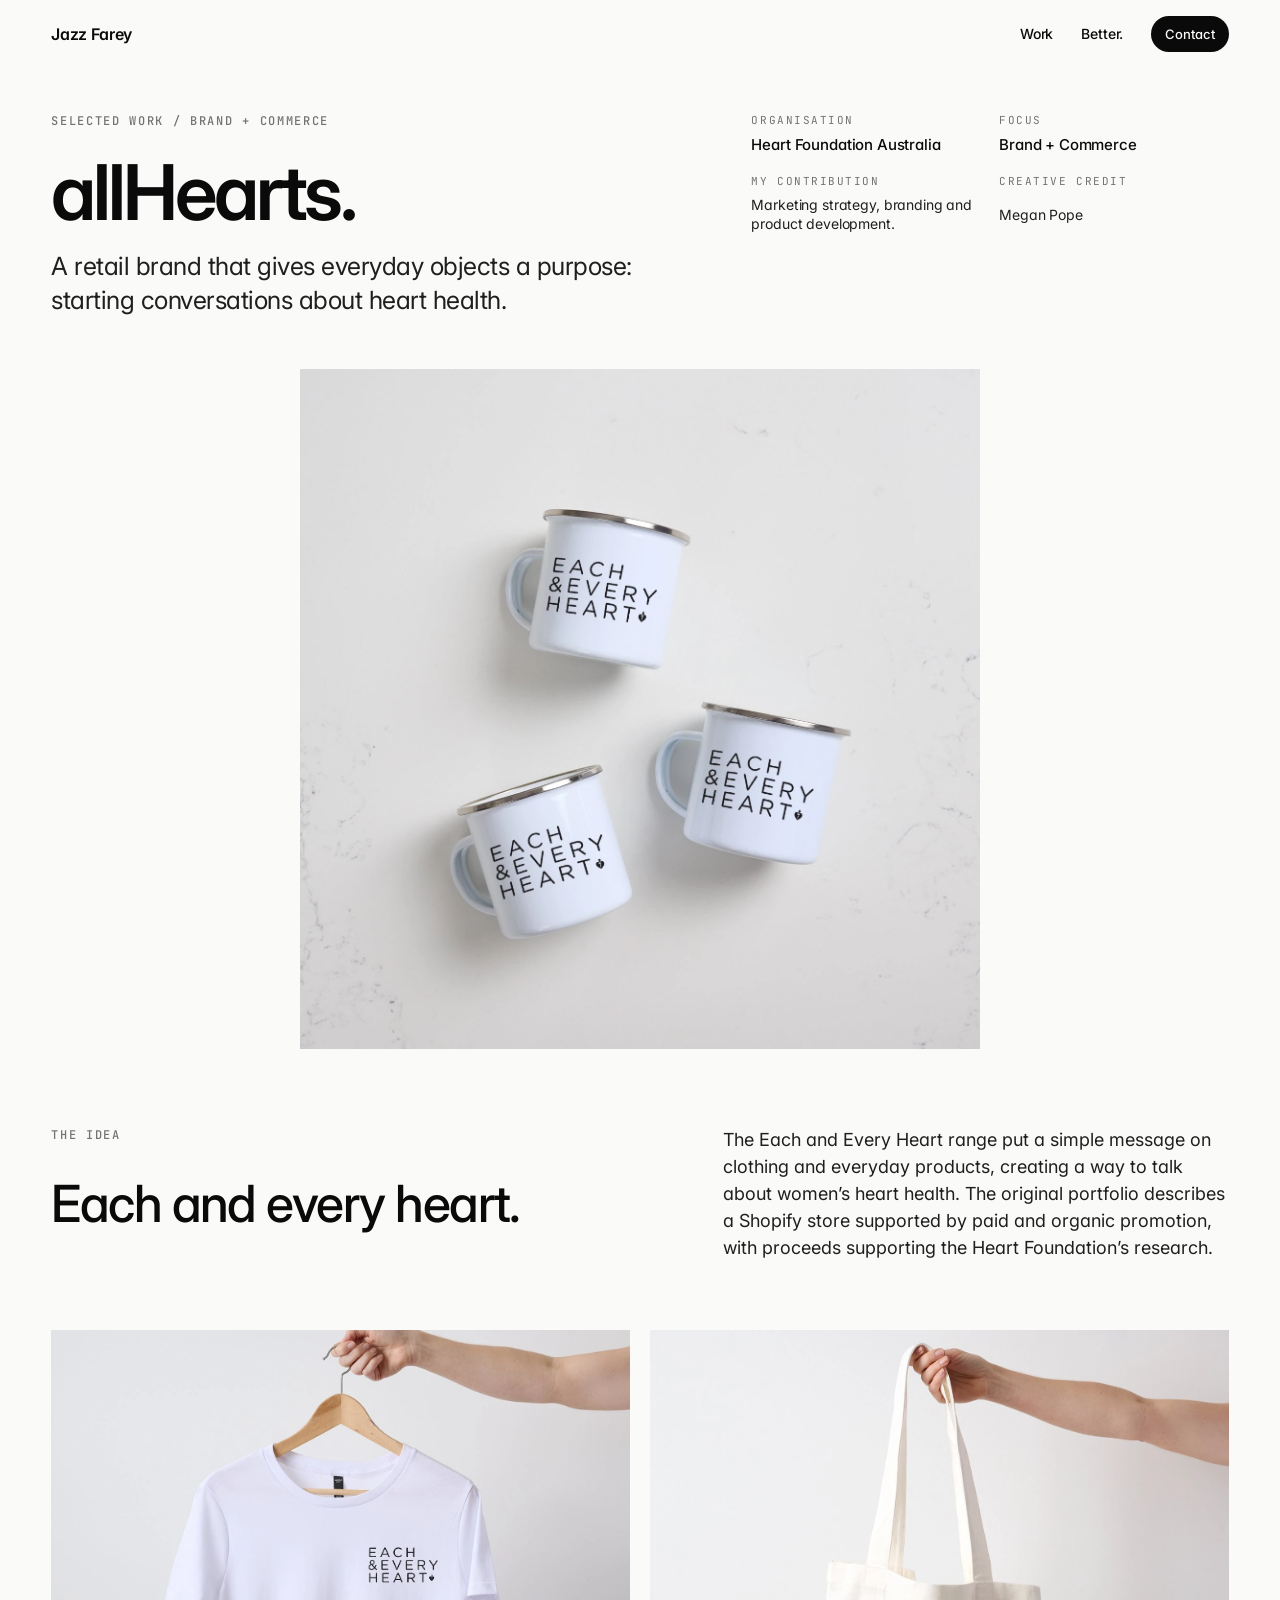
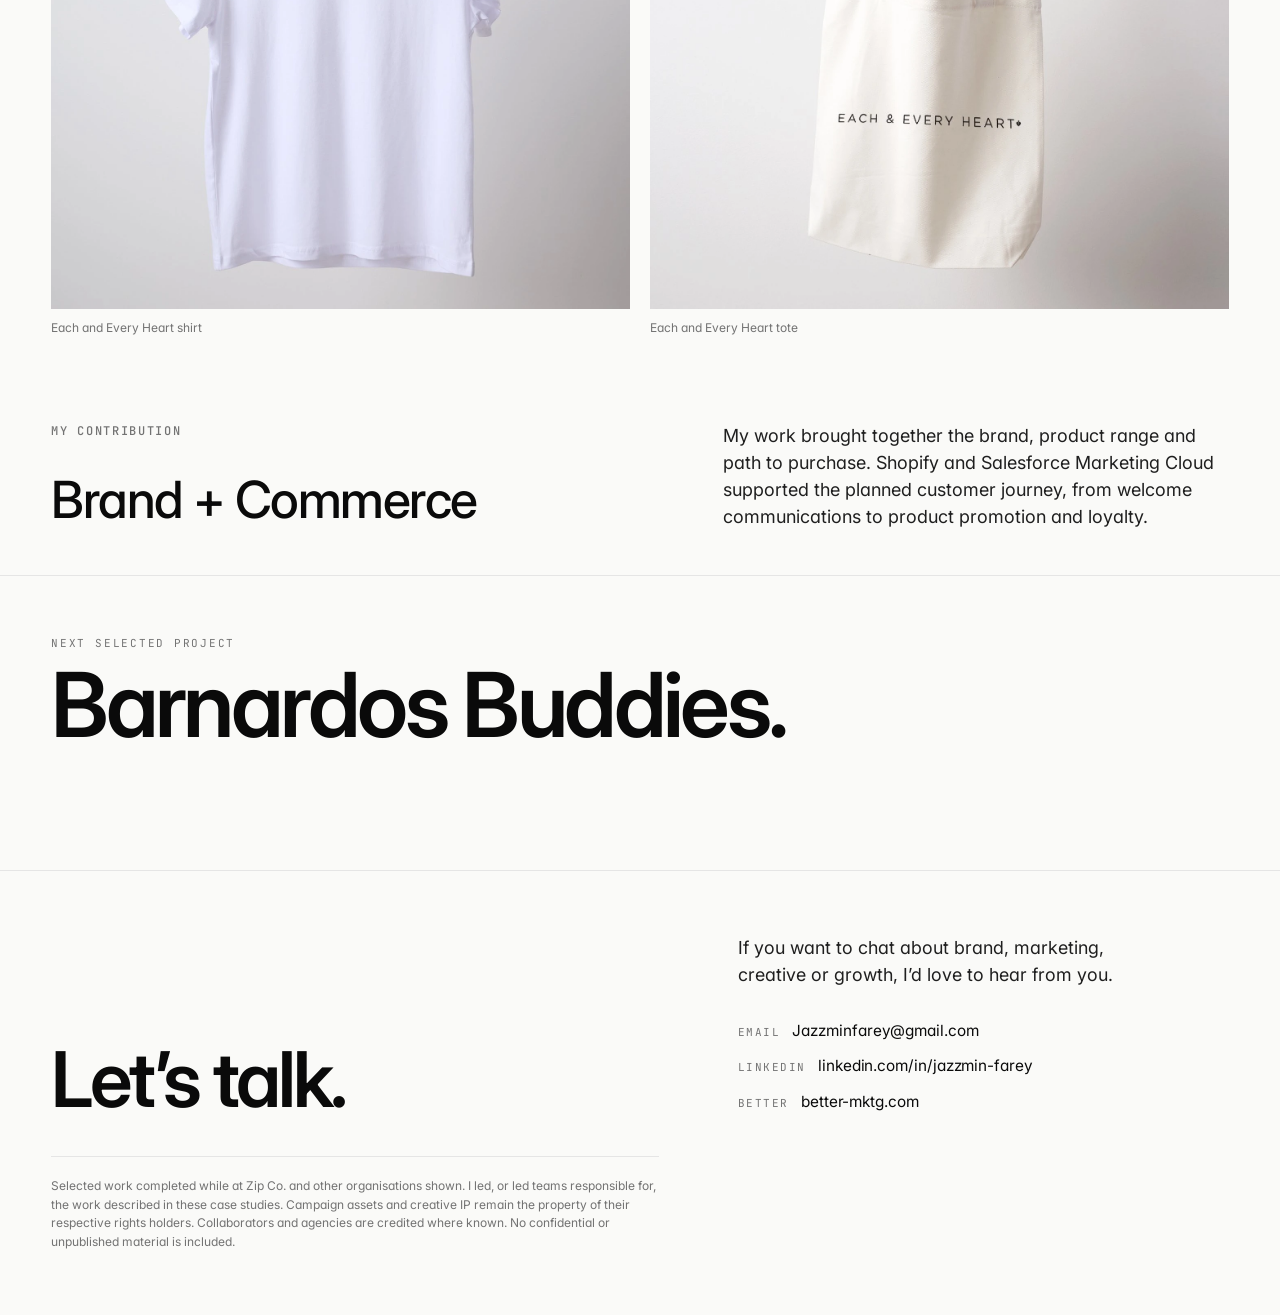
==== allhearts.html @ 196f9ffb "Replace homepage reel with compact work selection and add four earlier case studies" ====
<!DOCTYPE html>

<html lang="en">
<head>
<meta charset="utf-8"/>
<meta content="width=device-width, initial-scale=1" name="viewport"/>
<title>allHearts · Jazz Farey</title>
<meta name="description" content="A retail brand that gives everyday objects a purpose: starting conversations about heart health."/>
<meta content="#FAFAF8" name="theme-color"/>
<meta content="website" property="og:type"/>
<meta content="allHearts · Jazz Farey" property="og:title"/>
<meta name="description" content="A retail brand that gives everyday objects a purpose: starting conversations about heart health."/>
<meta content="https://jazzminfarey.github.io/selected/Assets/social-preview.png" property="og:image"/>
<meta content="https://jazzminfarey.github.io/selected/allhearts.html" property="og:url"/>
<link href="https://jazzminfarey.github.io/selected/allhearts.html" rel="canonical"/>
<meta content="summary_large_image" name="twitter:card"/>
<meta content="allHearts · Jazz Farey" name="twitter:title"/>
<meta name="description" content="A retail brand that gives everyday objects a purpose: starting conversations about heart health."/>
<meta content="https://jazzminfarey.github.io/selected/Assets/social-preview.png" name="twitter:image"/>
<link href="data:image/svg+xml,%3Csvg xmlns='http://www.w3.org/2000/svg' viewBox='0 0 100 100'%3E%3Ccircle cx='50' cy='50' r='40' fill='%230A0A0A'/%3E%3C/svg%3E" rel="icon" type="image/svg+xml"/>
<link href="https://fonts.googleapis.com" rel="preconnect"/>
<link crossorigin="" href="https://fonts.gstatic.com" rel="preconnect"/>
<link href="styles/main.css" rel="stylesheet"/>
<link href="styles/campaigns.css" rel="stylesheet"/></head>
<body>
<a class="skip-link" href="#main">Skip to content</a>
<header class="nav" role="banner">
<div class="nav-inner">
<a class="brand" href="index.html">Jazz Farey</a>
<nav aria-label="Primary" class="nav-links">
<a href="index.html#work">Work</a>
<a href="index.html#building">Better.</a>
<a class="nav-cta" href="index.html#contact">Contact</a>
</nav>
</div>
</header>
<main id="main"><section class="wrap project-head"><div><p class="t-mono mb-md">Selected work / Brand + Commerce</p><h1 class="project-title">allHearts.</h1><p class="project-lead">A retail brand that gives everyday objects a purpose: starting conversations about heart health.</p></div><aside class="project-meta"><div class="row"><span class="label">Organisation</span><span class="v">Heart Foundation Australia</span></div><div class="row"><span class="label">Focus</span><span class="v">Brand + Commerce</span></div><div class="row"><span class="label">My contribution</span><span class="v small">Marketing strategy, branding and product development.</span></div><div class="row"><span class="label">Creative credit</span><span class="v small">Megan Pope</span></div></aside></section><section class="wrap campaign-hero earlier-hero" id="campaign-hero"><img src="Assets/earlier/allheartsecommerce-1.webp" alt="allHearts. Campaign creative" fetchpriority="high"/></section><section class="wrap proj-block"><div class="proj-split"><div><p class="t-mono label">The idea</p><h2 class="h-mid">Each and every heart.</h2></div><p class="t-body-lg">The Each and Every Heart range put a simple message on clothing and everyday products, creating a way to talk about women’s heart health. The original portfolio describes a Shopify store supported by paid and organic promotion, with proceeds supporting the Heart Foundation’s research.</p></div></section><section class="wrap case-gallery" id="campaign-gallery"><figure class=""><img src="Assets/earlier/allheartsecommerce-0.webp" alt="Each and Every Heart shirt" loading="lazy"/><figcaption>Each and Every Heart shirt</figcaption></figure><figure class=""><img src="Assets/earlier/allheartsecommerce-2.webp" alt="Each and Every Heart tote" loading="lazy"/><figcaption>Each and Every Heart tote</figcaption></figure></section><section class="wrap proj-block"><div class="proj-split"><div><p class="t-mono label">My contribution</p><h2 class="h-mid">Brand + Commerce</h2></div><p class="t-body-lg">My work brought together the brand, product range and path to purchase. Shopify and Salesforce Marketing Cloud supported the planned customer journey, from welcome communications to product promotion and loyalty.</p></div></section><section class="wrap next"><a href="barnardos-buddies.html"><div class="label">Next selected project</div><div class="title">Barnardos Buddies.</div></a></section></main><!-- CONTACT -->
<section class="contact wrap">
<div class="contact-grid reveal">
<h2 class="contact-heading">Let’s talk.</h2>
<div>
<p class="contact-body">If you want to chat about brand, marketing, creative or growth, I’d love to hear from you.</p>
<ul class="contact-links">
<li><span class="label">Email</span><a href="mailto:Jazzminfarey@gmail.com">Jazzminfarey@gmail.com</a></li>
<li><span class="label">LinkedIn</span><a href="https://www.linkedin.com/in/jazzmin-farey/" rel="noopener" target="_blank">linkedin.com/in/jazzmin-farey</a></li>
<li><span class="label">Better</span><a href="https://better-mktg.com" rel="noopener" target="_blank">better-mktg.com</a></li>
</ul>
</div>
</div>
<p class="contact-disclaimer">Selected work completed while at Zip Co. and other organisations shown. I led, or led teams responsible for, the work described in these case studies. Campaign assets and creative IP remain the property of their respective rights holders. Collaborators and agencies are credited where known. No confidential or unpublished material is included.</p>
</section>
<script defer="" src="scripts/main.js"></script>
</body>
</html>
---- styles/main.css ----
/* =========================================================
   JAZZ — SELECTED BRAND & CREATIVE WORK
   Style: Swiss Modernism 2.0 (B&W, asymmetric, mathematical)
   ========================================================= */

@import url('https://fonts.googleapis.com/css2?family=Inter:wght@300;400;500;600;700;800;900&family=Instrument+Serif:ital@0;1&family=JetBrains+Mono:wght@400;500&display=swap');

/* ----- TOKENS ----- */
:root {
  /* color — pure B&W system */
  --paper:        #FAFAF8;
  --ink:          #0A0A0A;
  --ink-soft:     #1F1F1F;
  --muted:        #737373;
  --muted-soft:   #A3A3A3;
  --hairline:     #0A0A0A;
  --divider:      #E5E5E5;
  --surface:      #F5F5F3;

  /* type */
  --sans: 'Inter', ui-sans-serif, system-ui, sans-serif;
  --serif: 'Instrument Serif', 'Times New Roman', serif;
  --mono: 'JetBrains Mono', ui-monospace, monospace;

  /* sizing — mathematical 8px base */
  --max:    1440px;
  --gutter: clamp(20px, 4vw, 56px);
  --section: clamp(56px, 8vw, 120px);
  --section-tight: clamp(36px, 5vw, 80px);

  /* type scale */
  --t-hero:  clamp(60px, 10vw, 176px);
  --t-h1:    clamp(44px, 6.5vw, 112px);
  --t-h2:    clamp(28px, 3.6vw, 56px);
  --t-h3:    clamp(20px, 1.8vw, 28px);
  --t-lead:  clamp(18px, 1.4vw, 22px);
  --t-body:  16px;
  --t-cap:   12px;

  /* motion */
  --ease: cubic-bezier(0.22, 1, 0.36, 1);
  --t-fast: 180ms;
  --t-med: 280ms;
}

/* ----- RESET ----- */
*, *::before, *::after { box-sizing: border-box; }
* { margin: 0; }
html { -webkit-text-size-adjust: 100%; scroll-behavior: smooth; }
@media (prefers-reduced-motion: reduce) { html { scroll-behavior: auto; } }
body {
  font-family: var(--sans);
  font-size: var(--t-body);
  line-height: 1.55;
  color: var(--ink);
  background: var(--paper);
  -webkit-font-smoothing: antialiased;
  text-rendering: optimizeLegibility;
  font-feature-settings: "ss01", "cv11";
  animation: pageFadeIn 380ms var(--ease) both;
}
@keyframes pageFadeIn {
  from { opacity: 0; transform: translateY(4px); }
  to   { opacity: 1; transform: none; }
}
/* Outbound page transition — applied by JS on internal nav clicks */
body.is-leaving { animation: pageFadeOut 220ms var(--ease) forwards; }
@keyframes pageFadeOut {
  from { opacity: 1; transform: translateY(0); }
  to   { opacity: 0; transform: translateY(-4px); }
}
/* Cross-document View Transitions for browsers that support it (Chrome/Edge).
   Browsers without support fall back to the JS-triggered .is-leaving class. */
@view-transition { navigation: auto; }
@media (prefers-reduced-motion: reduce) {
  body, body.is-leaving { animation: none; }
}

/* Skip to main — keyboard-only, slides into view on focus */
.skip-link {
  position: fixed;
  top: 8px;
  left: 8px;
  z-index: 200;
  background: var(--ink);
  color: var(--paper);
  padding: 10px 14px;
  font-family: var(--mono);
  font-size: 11px;
  letter-spacing: 0.14em;
  text-transform: uppercase;
  border-radius: 6px;
  transform: translateY(-150%);
  transition: transform var(--t-fast) var(--ease);
}
.skip-link:focus-visible { transform: translateY(0); outline: 0; }
img, video, picture { display: block; max-width: 100%; height: auto; }
a { color: inherit; text-decoration: none; }
button { font: inherit; color: inherit; background: none; border: 0; cursor: pointer; }
::selection { background: var(--ink); color: var(--paper); }

/* ----- LAYOUT ----- */
.wrap { max-width: var(--max); margin: 0 auto; padding-inline: var(--gutter); }
.section { padding-block: var(--section); }
.section-sm { padding-block: var(--section-tight); }

.grid12 { display: grid; grid-template-columns: repeat(12, 1fr); gap: clamp(16px, 2vw, 32px); }
@media (max-width: 760px) { .grid12 { grid-template-columns: repeat(6, 1fr); } }

/* ----- TYPE ----- */
.t-hero {
  font-size: var(--t-hero);
  line-height: 0.86;
  letter-spacing: -0.045em;
  font-weight: 600;
  color: var(--ink);
}
.t-h1 {
  font-size: var(--t-h1);
  line-height: 0.9;
  letter-spacing: -0.04em;
  font-weight: 600;
}
.t-h2 {
  font-size: var(--t-h2);
  line-height: 1;
  letter-spacing: -0.03em;
  font-weight: 600;
}
.t-h3 {
  font-size: var(--t-h3);
  line-height: 1.2;
  letter-spacing: -0.02em;
  font-weight: 600;
}
.t-lead {
  font-size: var(--t-lead);
  line-height: 1.45;
  letter-spacing: -0.01em;
  font-weight: 400;
  color: var(--ink-soft);
  max-width: 32ch;
}
.t-body { font-size: var(--t-body); line-height: 1.55; color: var(--ink-soft); }
.t-body-lg { font-size: 18px; line-height: 1.5; color: var(--ink-soft); max-width: 56ch; }
.t-mono {
  font-family: var(--mono);
  font-size: var(--t-cap);
  text-transform: uppercase;
  letter-spacing: 0.14em;
  font-weight: 500;
  color: var(--muted);
}

/* italic class — used sparingly for actual emphasis */
em.serif, .t-italic {
  font-family: var(--serif);
  font-style: italic;
  font-weight: 400;
  letter-spacing: -0.005em;
  color: inherit;
}

.muted { color: var(--muted); }
.ink   { color: var(--ink); }

/* ----- TOP NAV ----- */
.nav {
  position: fixed; top: 0; left: 0; right: 0;
  z-index: 100;
  padding-block: 16px;
  background: color-mix(in oklab, var(--paper) 88%, transparent);
  backdrop-filter: saturate(140%) blur(8px);
  -webkit-backdrop-filter: saturate(140%) blur(8px);
  border-bottom: 1px solid transparent;
  transition: border-color var(--t-fast) var(--ease);
}
.nav.is-scrolled { border-bottom-color: var(--divider); }
.nav-inner {
  display: flex; align-items: center; justify-content: space-between;
  max-width: var(--max);
  margin: 0 auto;
  padding-inline: var(--gutter);
}
.brand {
  font-family: var(--sans);
  font-weight: 600;
  font-size: 16px;
  letter-spacing: -0.02em;
}
.nav-links { display: flex; gap: 28px; align-items: center; }
.nav-links a {
  font-size: 14px;
  font-weight: 500;
  letter-spacing: -0.01em;
  position: relative;
  padding-block: 4px;
  color: var(--ink);
}
.nav-links a::after {
  content: ""; position: absolute; left: 0; right: 0; bottom: 0;
  height: 1px; background: var(--ink);
  transform: scaleX(0); transform-origin: left;
  transition: transform var(--t-fast) var(--ease);
}
.nav-links a:hover::after,
.nav-links a[aria-current="page"]::after { transform: scaleX(1); }
.nav-links .nav-cta {
  font-family: var(--sans);
  font-size: 13px;
  font-weight: 500;
  letter-spacing: -0.005em;
  text-transform: none;
  background: var(--ink);
  color: var(--paper);
  border: 0;
  padding: 8px 14px;
  border-radius: 999px;
  transition: background var(--t-fast) var(--ease), transform var(--t-fast) var(--ease);
}
.nav-cta:hover { background: var(--ink-soft); transform: translateY(-1px); }
.nav-cta::after { display: none; }

@media (max-width: 760px) {
  .nav { padding-block: 12px; }
  .nav-inner { padding-inline: 16px; }
  .brand { font-size: 14px; }
  .nav-links {
    gap: 12px 14px;
    flex-wrap: wrap;
    justify-content: flex-end;
  }
  .nav-links a:not(.nav-cta) {
    font-size: 12px;
    padding-block: 2px;
  }
  .nav-cta { padding: 6px 12px; font-size: 12px; }
}

/* ----- HOMEPAGE HERO — centered, identity-led ----- */
.hero-centered {
  position: relative;
  min-height: 82vh;
  display: flex;
  flex-direction: column;
  align-items: center;
  padding-inline: var(--gutter);
  padding-top: clamp(120px, 18vh, 180px);
  padding-bottom: clamp(28px, 4vw, 48px);
  text-align: center;
  max-width: var(--max);
  margin: 0 auto;
}
.hero-scroll-cue {
  /* Sits naturally at the bottom of the hero column — never overlaps copy. */
  margin-top: clamp(40px, 6vw, 72px);
  font-family: var(--mono);
  font-size: 10px;
  letter-spacing: 0.2em;
  text-transform: uppercase;
  color: var(--muted);
  display: flex;
  flex-direction: column;
  align-items: center;
  gap: 8px;
  text-decoration: none;
  cursor: pointer;
  padding: 8px 12px;
  transition: color var(--t-fast) var(--ease);
}
.hero-scroll-cue:hover { color: var(--ink); }
.hero-scroll-cue::after {
  content: "";
  width: 1px;
  height: 26px;
  background: var(--ink);
  opacity: 0.35;
  animation: scroll-pulse 1.8s ease-in-out infinite;
  transform-origin: top;
}
.hero-scroll-cue:hover::after { animation-duration: 1.2s; opacity: 0.55; }
@keyframes scroll-pulse {
  0%, 100% { transform: scaleY(0.35); opacity: 0.2; }
  50% { transform: scaleY(1); opacity: 0.5; }
}
@media (prefers-reduced-motion: reduce) {
  .hero-scroll-cue::after { animation: none; transform: scaleY(0.6); }
}
.hero-name-block {
  flex: 1;
  width: 100%;
  display: flex;
  flex-direction: column;
  align-items: center;
  justify-content: center;
}
.hero-dot {
  width: 8px; height: 8px;
  background: var(--ink);
  border-radius: 999px;
  margin-bottom: clamp(20px, 3vw, 32px);
  animation: dot-breathe 3.4s ease-in-out infinite;
}
@keyframes dot-breathe {
  0%, 100% { transform: scale(1); opacity: 1; }
  50%      { transform: scale(1.45); opacity: 0.55; }
}
@media (prefers-reduced-motion: reduce) {
  .hero-dot { animation: none; }
}
.hero-name {
  font-size: clamp(56px, 16vw, 280px);
  line-height: 0.86;
  letter-spacing: -0.05em;
  font-weight: 600;
  color: var(--ink);
  width: 100%;
}
.hero-copy {
  width: 100%;
  max-width: 44ch;
  margin: clamp(28px, 5vw, 56px) auto 0;
  display: flex;
  flex-direction: column;
  gap: 0.55em;
}
.hero-copy p {
  font-size: clamp(17px, 1.4vw, 20px);
  line-height: 1.5;
  color: var(--ink-soft);
  font-weight: 400;
  letter-spacing: -0.005em;
}
.hero-copy em.serif {
  font-family: var(--serif);
  font-style: italic;
  font-weight: 400;
  letter-spacing: 0;
  color: var(--ink);
}

/* ----- WORK SHOWCASE (asymmetric, deliberate spans) ----- */
.section-head {
  display: flex;
  align-items: baseline;
  justify-content: space-between;
  gap: 24px;
  padding-bottom: 20px;
  border-bottom: 1px solid var(--divider);
  margin-bottom: clamp(28px, 3.5vw, 48px);
}
.section-head h2 {
  font-size: var(--t-h3);
  font-weight: 600;
  letter-spacing: -0.02em;
}

.showcase {
  display: grid;
  grid-template-columns: repeat(12, 1fr);
  gap: clamp(28px, 3.5vw, 56px) clamp(16px, 2vw, 32px);
}
.showcase .proj { grid-column: span 12; }
@media (min-width: 760px) {
  .showcase .proj.span-7 { grid-column: span 7; }
  .showcase .proj.span-5 { grid-column: span 5; }
}

.proj {
  display: block;
  text-decoration: none;
  color: inherit;
}
.proj-image {
  /* Standardised container: landscape 4/3 — keeps the showcase grid uniform
     and reads as deliberate editorial composition. Per-card escape hatches
     via --proj-aspect, --proj-fit, --proj-pos on the .proj element for cards
     whose source ratio would otherwise crop critical edge content. */
  display: block;
  width: 100%;
  overflow: hidden;
  position: relative;
  aspect-ratio: var(--proj-aspect, 4 / 3);
  background: var(--surface); /* LQIP / letterbox tone */
}
.proj-image img {
  display: block;
  width: 100%;
  height: 100%;
  object-fit: var(--proj-fit, cover);
  object-position: var(--proj-pos, center);
  transition: transform 600ms var(--ease), filter 600ms var(--ease);
}
.proj:hover .proj-image img,
.proj:focus-visible .proj-image img {
  transform: scale(1.04);
  filter: brightness(0.96);
}

/* typographic block when no image (used for Finding Winners) */
.proj-typo {
  width: 100%;
  height: 100%;
  background: var(--ink);
  color: var(--paper);
  padding: clamp(28px, 3vw, 56px);
  display: flex;
  flex-direction: column;
  justify-content: space-between;
  position: relative;
  overflow: hidden;
}
.proj-typo .bigword {
  font-size: clamp(40px, 7vw, 128px);
  line-height: 0.88;
  letter-spacing: -0.04em;
  font-weight: 600;
  color: var(--paper);
  transition: transform 600ms var(--ease);
}
.proj-typo .stat {
  font-family: var(--mono);
  font-size: 12px;
  letter-spacing: 0.14em;
  text-transform: uppercase;
  color: var(--muted-soft);
  transition: color 400ms var(--ease);
}
.proj:hover .proj-typo .bigword,
.proj:focus-visible .proj-typo .bigword { transform: translateY(-6px); }
.proj:hover .proj-typo .stat,
.proj:focus-visible .proj-typo .stat { color: var(--paper); }

.proj-foot {
  margin-top: clamp(14px, 1.4vw, 20px);
  display: flex;
  align-items: baseline;
  justify-content: space-between;
  gap: 16px;
}
.proj-foot .t {
  font-size: clamp(18px, 1.6vw, 24px);
  font-weight: 600;
  letter-spacing: -0.02em;
  line-height: 1.15;
  display: inline-flex;
  align-items: baseline;
  gap: 10px;
  transition: transform 320ms var(--ease);
}
.proj-foot .t::after {
  content: "\2192"; /* → */
  display: inline-block;
  font-weight: 400;
  opacity: 0;
  transform: translateX(-6px);
  transition: opacity 320ms var(--ease), transform 320ms var(--ease);
}
.proj:hover .proj-foot .t,
.proj:focus-visible .proj-foot .t { transform: translateX(2px); }
.proj:hover .proj-foot .t::after,
.proj:focus-visible .proj-foot .t::after { opacity: 1; transform: translateX(0); }
.proj-foot .meta { font-family: var(--mono); font-size: 11px; text-transform: uppercase; letter-spacing: 0.14em; color: var(--muted); }

/* ----- BELIEFS ----- */
.beliefs {
  border-top: 1px solid var(--divider);
  list-style: none;
  padding: 0;
}
.belief {
  display: grid;
  grid-template-columns: 64px 1fr;
  gap: clamp(16px, 3vw, 40px);
  padding: clamp(24px, 3vw, 40px) 0;
  border-bottom: 1px solid var(--divider);
  align-items: baseline;
}
.belief .n {
  font-family: var(--mono);
  font-size: 12px;
  letter-spacing: 0.14em;
  color: var(--muted);
  padding-top: 6px;
}
.belief p {
  font-size: clamp(22px, 3vw, 40px);
  line-height: 1.15;
  letter-spacing: -0.025em;
  font-weight: 500;
  color: var(--ink);
  max-width: 24ch;
}
.belief p em {
  font-family: var(--serif);
  font-style: italic;
  font-weight: 400;
}

/* ----- CALLOUT (Better.) ----- */
.callout {
  border-top: 1px solid var(--divider);
  border-bottom: 1px solid var(--divider);
  padding-block: clamp(48px, 7vw, 96px);
  display: grid;
  gap: clamp(24px, 4vw, 56px);
  grid-template-columns: 1fr;
  align-items: end;
}
@media (min-width: 900px) {
  .callout { grid-template-columns: 1.1fr 1fr; }
}
.callout h3 {
  font-size: clamp(48px, 7vw, 120px);
  letter-spacing: -0.045em;
  font-weight: 600;
  line-height: 0.88;
}
.callout p { font-size: clamp(17px, 1.4vw, 20px); line-height: 1.45; color: var(--ink-soft); max-width: 38ch; }

/* ----- CHIPS / CAPABILITIES ----- */
.chip-row { display: flex; flex-wrap: wrap; gap: 8px 10px; }
.chip {
  font-family: var(--mono);
  font-size: 12px;
  text-transform: uppercase;
  letter-spacing: 0.12em;
  padding: 8px 14px;
  border: 1px solid var(--ink);
  border-radius: 999px;
  background: transparent;
  transition: background var(--t-fast) var(--ease), color var(--t-fast) var(--ease);
}
.chip:hover { background: var(--ink); color: var(--paper); }

/* ----- CONTACT (replaces heavy footer grid) ----- */
.contact {
  border-top: 1px solid var(--divider);
  padding-block: clamp(40px, 5vw, 72px);
  margin-top: clamp(40px, 6vw, 64px);
}
.contact-grid {
  display: grid;
  grid-template-columns: 1fr;
  gap: clamp(28px, 4vw, 48px);
}
@media (min-width: 900px) {
  .contact-grid { grid-template-columns: minmax(0, 1.3fr) minmax(0, 1fr); align-items: end; }
}
.contact-heading {
  font-size: clamp(40px, 6vw, 88px);
  font-weight: 600;
  letter-spacing: -0.04em;
  line-height: 0.92;
  color: var(--ink);
}
.contact-heading em.serif {
  font-family: var(--serif);
  font-style: italic;
  font-weight: 400;
  letter-spacing: -0.01em;
}
.contact-body {
  font-size: clamp(16px, 1.4vw, 19px);
  line-height: 1.5;
  color: var(--ink-soft);
  max-width: 38ch;
  margin-bottom: clamp(20px, 2.5vw, 28px);
}
.contact-links {
  list-style: none;
  padding: 0;
  display: grid;
  gap: 8px;
}
.contact-links a {
  font-size: clamp(15px, 1.2vw, 17px);
  letter-spacing: -0.005em;
  color: var(--ink);
  display: inline-block;
  padding-block: 2px;
  position: relative;
}
.contact-links a::after {
  content: ""; position: absolute; left: 0; right: 0; bottom: 0;
  height: 1px; background: currentColor;
  transform: scaleX(0); transform-origin: left;
  transition: transform var(--t-fast) var(--ease);
}
.contact-links a:hover::after { transform: scaleX(1); }
.contact-links .label {
  font-family: var(--mono);
  font-size: 11px;
  text-transform: uppercase;
  letter-spacing: 0.14em;
  color: var(--muted);
  margin-right: 12px;
}
.contact-disclaimer {
  margin-top: clamp(28px, 4vw, 40px);
  padding-top: 20px;
  border-top: 1px solid var(--divider);
  font-size: 12px;
  line-height: 1.55;
  color: var(--muted);
  max-width: 76ch;
}
.contact-bottom {
  margin-top: 24px;
  display: flex; justify-content: space-between; gap: 16px; flex-wrap: wrap;
  font-family: var(--mono); font-size: 11px; text-transform: uppercase; letter-spacing: 0.14em;
  color: var(--muted);
}

/* ----- FOOTER (legacy - kept for any straggler pages) ----- */
.footer {
  border-top: 1px solid var(--divider);
  padding-block: clamp(56px, 8vw, 96px);
  margin-top: clamp(64px, 10vw, 128px);
}
.footer-big {
  font-size: clamp(48px, 9vw, 160px);
  font-weight: 600;
  letter-spacing: -0.045em;
  line-height: 0.86;
  margin-bottom: clamp(40px, 6vw, 72px);
}
.footer-big a {
  display: inline-block;
  position: relative;
}
.footer-big a::after {
  content: "";
  position: absolute;
  left: 0; right: 0; bottom: -4px;
  height: 2px;
  background: var(--ink);
  transform: scaleX(0); transform-origin: left;
  transition: transform 400ms var(--ease);
}
.footer-big a:hover::after { transform: scaleX(1); }
.footer-grid {
  display: grid;
  gap: 32px 24px;
  grid-template-columns: 1fr;
}
@media (min-width: 760px) { .footer-grid { grid-template-columns: repeat(4, 1fr); } }
.footer h4 {
  font-family: var(--mono); font-size: 11px; text-transform: uppercase; letter-spacing: 0.16em;
  color: var(--muted); margin-bottom: 12px; font-weight: 500;
}
.footer ul { list-style: none; padding: 0; }
.footer li { padding: 4px 0; }
.footer a { font-size: 15px; }
.footer a:hover { text-decoration: underline; text-underline-offset: 4px; }
.footer-disclaimer {
  margin-top: clamp(40px, 6vw, 64px);
  padding-top: 24px;
  border-top: 1px solid var(--divider);
  font-size: 12px;
  line-height: 1.55;
  color: var(--muted);
  max-width: 70ch;
}
.footer-bottom {
  margin-top: clamp(28px, 4vw, 40px);
  display: flex; justify-content: space-between; gap: 16px; flex-wrap: wrap;
  font-family: var(--mono); font-size: 11px; text-transform: uppercase; letter-spacing: 0.14em;
  color: var(--muted);
  padding-top: 24px;
  border-top: 1px solid var(--divider);
}

/* =========================================================
   PROJECT PAGE — universal 2-col head, no boxes
   ========================================================= */
.project-head {
  padding-top: clamp(96px, 12vh, 120px);
  padding-bottom: clamp(28px, 3.5vw, 48px);
  display: grid;
  grid-template-columns: 1fr;
  gap: clamp(28px, 4vw, 48px);
}
@media (min-width: 900px) {
  .project-head { grid-template-columns: minmax(0, 1.4fr) minmax(0, 1fr); align-items: start; }
}

.project-title {
  font-size: var(--t-h1);
  line-height: 0.92;
  letter-spacing: -0.04em;
  font-weight: 600;
  margin-bottom: clamp(24px, 3vw, 40px);
}
.project-lead {
  font-size: clamp(20px, 2vw, 28px);
  line-height: 1.35;
  letter-spacing: -0.02em;
  color: var(--ink-soft);
  max-width: 32ch;
  margin-bottom: clamp(32px, 5vw, 56px);
  font-weight: 400;
}

/* hooks within project head */
.hooks {
  list-style: none;
  padding: 0;
  border-top: 1px solid var(--divider);
}
.hooks li {
  padding: clamp(14px, 1.6vw, 22px) 0;
  border-bottom: 1px solid var(--divider);
  display: grid;
  grid-template-columns: 32px 1fr;
  gap: 16px;
  align-items: baseline;
}
.hooks .n {
  font-family: var(--mono);
  font-size: 11px;
  letter-spacing: 0.14em;
  color: var(--muted);
  padding-top: 4px;
}
.hooks p {
  font-size: clamp(20px, 2.4vw, 32px);
  line-height: 1.2;
  letter-spacing: -0.025em;
  font-weight: 500;
  color: var(--ink);
}

/* meta column (right) */
.project-meta {
  display: grid;
  gap: clamp(20px, 2.5vw, 32px);
  align-content: start;
}
@media (min-width: 900px) {
  .project-meta { position: sticky; top: 96px; }
}
.project-meta .row { display: grid; gap: 6px; }
.project-meta .label {
  font-family: var(--mono); font-size: 11px; text-transform: uppercase; letter-spacing: 0.14em;
  color: var(--muted);
}
.project-meta .v {
  font-size: 17px; line-height: 1.35; color: var(--ink); font-weight: 500; letter-spacing: -0.01em;
}
.project-meta .v.small { font-size: 15px; font-weight: 400; color: var(--ink-soft); }

/* full-bleed image / gallery */
.full-bleed {
  width: 100vw;
  margin-left: calc(50% - 50vw);
}
.full-bleed img { width: 100%; height: auto; display: block; }

.proj-gallery {
  display: grid;
  gap: clamp(8px, 1vw, 16px);
  grid-template-columns: repeat(12, 1fr);
}
.proj-gallery > * { grid-column: span 12; }
.proj-gallery .col-6 { grid-column: span 12; }
.proj-gallery .col-7 { grid-column: span 12; }
.proj-gallery .col-5 { grid-column: span 12; }
@media (min-width: 760px) {
  .proj-gallery .col-6 { grid-column: span 6; }
  .proj-gallery .col-7 { grid-column: span 7; }
  .proj-gallery .col-5 { grid-column: span 5; }
}
.proj-gallery img { width: 100%; height: auto; display: block; background: var(--surface); }

/* supporting content blocks (no boxes, just type + spacing) */
.proj-block {
  padding-block: clamp(28px, 3.5vw, 48px);
}
.proj-block .label { margin-bottom: clamp(20px, 2.5vw, 32px); }
.proj-block .h-mid {
  font-size: clamp(28px, 4vw, 56px);
  letter-spacing: -0.03em;
  line-height: 1.05;
  font-weight: 500;
  max-width: 24ch;
}
.proj-split {
  display: grid;
  grid-template-columns: 1fr;
  gap: clamp(32px, 5vw, 64px);
}
@media (min-width: 900px) {
  .proj-split { grid-template-columns: minmax(0, 1.2fr) minmax(0, 1fr); align-items: start; }
}

.bullets { list-style: none; padding: 0; display: grid; gap: 12px; }
.bullets li {
  font-size: clamp(18px, 1.6vw, 22px);
  line-height: 1.45;
  letter-spacing: -0.01em;
  color: var(--ink-soft);
  padding-left: 24px;
  position: relative;
}
.bullets li::before {
  content: "";
  position: absolute;
  left: 0; top: 0.65em;
  width: 12px; height: 1px;
  background: var(--ink);
}

/* =========================================================
   EMBEDS — responsive iframe wrappers (kept for FB embed
   on That's A Flex)
   ========================================================= */
.embed-9-16 {
  position: relative;
  width: 100%;
  max-width: 380px;
  aspect-ratio: 9 / 16;
  overflow: hidden;
  background: #f4f4f4;
  border: 1px solid var(--divider);
  border-radius: 14px;
}
.embed-9-16 iframe {
  position: absolute;
  inset: 0;
  width: 100%;
  height: 100%;
  border: 0;
  display: block;
}

/* =========================================================
   REELS FEED — vertical stack of iframe embeds, one per row
   ========================================================= */
.reels-feed {
  display: flex;
  flex-direction: column;
  align-items: center;
  gap: clamp(16px, 2.5vw, 28px);
}
.reel-item {
  display: flex;
  flex-direction: column;
  width: 100%;
  max-width: 460px;
  gap: 8px;
}
.reel-frame {
  position: relative;
  width: 100%;
  aspect-ratio: 9 / 16;
  overflow: hidden;
  background: #f4f4f4;
}
.reel-frame iframe {
  position: absolute;
  inset: 0;
  width: 100%;
  height: 100%;
  border: 0;
  display: block;
}

/* Poster fallback for reels whose embed iframe renders empty
   (e.g. older C-prefix Instagram reels that now require login).
   Behaves like a video tile: still frame + play indicator, click opens
   the reel on the source platform. */
.reel-poster {
  position: absolute;
  inset: 0;
  display: block;
  overflow: hidden;
  cursor: pointer;
  text-decoration: none;
}
.reel-poster img {
  width: 100%;
  height: 100%;
  object-fit: cover;
  display: block;
  transition: transform 600ms var(--ease), filter 600ms var(--ease);
}
.reel-poster:hover img,
.reel-poster:focus-visible img { transform: scale(1.04); filter: brightness(0.92); }
.reel-poster::before {
  content: "";
  position: absolute;
  inset: 50% auto auto 50%;
  width: 56px; height: 56px;
  margin: -28px 0 0 -28px;
  background: rgba(10,10,10,0.55);
  border-radius: 999px;
  -webkit-backdrop-filter: blur(6px);
  backdrop-filter: blur(6px);
  transition: background var(--t-fast) var(--ease), transform var(--t-fast) var(--ease);
}
.reel-poster::after {
  content: "";
  position: absolute;
  top: 50%; left: 50%;
  width: 0; height: 0;
  margin: -10px 0 0 -6px;
  border-style: solid;
  border-width: 10px 0 10px 16px;
  border-color: transparent transparent transparent #FAFAF8;
  transition: transform var(--t-fast) var(--ease);
}
.reel-poster:hover::before,
.reel-poster:focus-visible::before { background: rgba(10,10,10,0.75); transform: scale(1.06); }
.reel-cap {
  font-family: var(--mono);
  font-size: 11px;
  text-transform: uppercase;
  letter-spacing: 0.14em;
  color: var(--muted);
}
/* =========================================================
   MEDIA ROW — 3-up symmetric row (That's A Flex)
   Capped width keeps imagery sensible on wide desktops.
   ========================================================= */
.media-row {
  display: grid;
  grid-template-columns: 1fr;
  gap: clamp(20px, 2.5vw, 28px);
  max-width: 1100px;
  margin-inline: auto;
}
@media (min-width: 760px) {
  .media-row {
    grid-template-columns: repeat(3, 1fr);
    align-items: start;
  }
}
.media-item { display: block; width: 100%; }
.media-item img { width: 100%; height: auto; display: block; }

/* Video item inside .media-row — 9:16 iframe wrapper */
.media-item.is-video {
  position: relative;
  aspect-ratio: 9 / 16;
  overflow: hidden;
  background: #f4f4f4;
  border: 1px solid var(--divider);
  border-radius: 14px;
}
.media-item.is-video iframe {
  position: absolute;
  inset: 0;
  width: 100%;
  height: 100%;
  border: 0;
  display: block;
}


/* =========================================================
   NEXT PROJECT
   ========================================================= */
.next {
  padding-block: clamp(32px, 4vw, 56px);
  border-top: 1px solid var(--divider);
}
.next a {
  display: block;
  padding-block: 8px;
  transition: padding-left var(--t-med) var(--ease);
}
.next a:hover { padding-left: 12px; }
.next .label { font-family: var(--mono); font-size: 11px; text-transform: uppercase; letter-spacing: 0.16em; color: var(--muted); margin-bottom: 12px; }
.next .title { font-size: clamp(40px, 7vw, 112px); font-weight: 600; letter-spacing: -0.04em; line-height: 0.92; }

/* =========================================================
   CUTTING ROOM
   ========================================================= */
.cuts {
  display: grid;
  grid-template-columns: repeat(12, 1fr);
  gap: clamp(32px, 4vw, 56px) clamp(20px, 2.5vw, 32px);
}
.cut {
  grid-column: span 12;
  padding-top: 24px;
  border-top: 1px solid var(--ink);
  display: flex;
  flex-direction: column;
  gap: 12px;
  transition: padding-left var(--t-med) var(--ease);
}
.cut:hover { padding-left: 8px; }
.cut .tag {
  align-self: start;
  font-family: var(--mono); font-size: 11px; text-transform: uppercase; letter-spacing: 0.14em;
  color: var(--ink);
}
.cut h3 { font-size: clamp(24px, 2.6vw, 36px); letter-spacing: -0.025em; line-height: 1.1; font-weight: 600; }
.cut p { color: var(--ink-soft); font-size: 15px; line-height: 1.5; max-width: 38ch; }
.cut .num { margin-top: auto; font-family: var(--mono); font-size: 11px; letter-spacing: 0.14em; color: var(--muted); }
@media (min-width: 760px) {
  .cut { grid-column: span 6; }
}
@media (min-width: 1100px) {
  .cut { grid-column: span 4; }
}

/* =========================================================
   ABOUT
   ========================================================= */
.about-grid {
  display: grid;
  grid-template-columns: repeat(12, 1fr);
  gap: clamp(24px, 4vw, 56px);
}
.about-grid .left { grid-column: span 12; }
.about-grid .right { grid-column: span 12; }
@media (min-width: 900px) {
  .about-grid .left { grid-column: span 5; }
  .about-grid .right { grid-column: span 7; }
}
.about-grid p {
  font-size: clamp(20px, 2.2vw, 28px);
  line-height: 1.35;
  letter-spacing: -0.02em;
  color: var(--ink);
  max-width: 28ch;
  margin-bottom: 0.8em;
  font-weight: 400;
}

/* =========================================================
   REVEAL
   ========================================================= */
.reveal { opacity: 1; transform: none; transition: opacity 700ms var(--ease), transform 700ms var(--ease); }
.reveal.is-pending { opacity: 0; transform: translateY(20px); }
.reveal.is-in { opacity: 1; transform: none; }
.reveal[data-delay="1"] { transition-delay: 60ms; }
.reveal[data-delay="2"] { transition-delay: 140ms; }
.reveal[data-delay="3"] { transition-delay: 220ms; }
@media (prefers-reduced-motion: reduce) {
  .reveal { opacity: 1; transform: none; transition: none; }
}

/* =========================================================
   UTILITIES
   ========================================================= */
.divider { height: 1px; background: var(--divider); border: 0; margin-block: 0; }
.right { text-align: right; }
.flex { display: flex; }
.between { justify-content: space-between; }
.col { display: flex; flex-direction: column; }
.gap-sm { gap: 8px; }
.gap-md { gap: 16px; }
.gap-lg { gap: 32px; }
.mb-sm { margin-bottom: 12px; }
.mb-md { margin-bottom: 24px; }
.mb-lg { margin-bottom: 48px; }
.mt-md { margin-top: 24px; }
.mt-lg { margin-top: 48px; }

:focus-visible {
  outline: 2px solid var(--ink);
  outline-offset: 3px;
}

.u-link {
  position: relative;
  display: inline-block;
  padding-bottom: 2px;
}
.u-link::after {
  content: ""; position: absolute; left: 0; bottom: 0; right: 0;
  height: 1px; background: currentColor;
  transform: scaleX(0); transform-origin: left;
  transition: transform var(--t-fast) var(--ease);
}
.u-link:hover::after { transform: scaleX(1); }

/* Portfolio hierarchy and narrow-screen safeguards. */
.hero-copy { max-width: 58ch; }
.hero-copy .hero-positioning { font-weight: 500; color: var(--ink); }
.proj-foot { flex-wrap: wrap; }
.attribution { font-size: 13px; color: var(--muted); }
.media-source { margin-top: 20px; }
#work, #main { scroll-margin-top: 112px; }
@media (max-width: 760px) {
  .grid12 > * { grid-column: 1 / -1 !important; min-width: 0; }
  .nav-inner { flex-wrap: wrap; gap: 8px 20px; }
  .brand { flex-shrink: 0; }
  .nav-links { gap: 8px 14px; }
  .nav-links .nav-cta { padding: 6px 12px; font-size: 12px; }
  .contact-links li { display: flex; flex-wrap: wrap; }
  .contact-links a { overflow-wrap: anywhere; }
  .proj-typo { padding: 24px; }
  .proj-typo .bigword { font-size: clamp(40px, 10vw, 72px); }
  .proj-typo .stat { font-size: 10px; }
}
@media (max-width: 480px) {
  .nav-links { width: 100%; justify-content: space-between; gap: 6px; }
  .project-head { padding-top: 124px; }
}

/* Editorial covers use portfolio typography only; no campaign art. */
.proj-image:has(.case-tile) { container-type: inline-size; }
.case-tile { padding: clamp(24px, 5cqw, 48px); gap: 16px; }
.case-tile .t-mono { color: var(--muted-soft); }
.case-tile .bigword { font-size: clamp(36px, 12cqw, 100px); line-height: .96; }
.case-tile .stat { font-size: clamp(9px, 2cqw, 12px); letter-spacing: .08em; }
.case-tile-light { background: var(--surface); color: var(--ink); }
.case-tile-light .bigword { color: var(--ink); }
.case-tile-light .t-mono, .case-tile-light .stat { color: var(--muted); }
.proj:hover .case-tile-light .stat, .proj:focus-visible .case-tile-light .stat { color: var(--ink); }
---- styles/campaigns.css ----
/* Restore campaign media within the existing case-study structure. */
.campaign-hero { margin-block:32px 56px; }
.campaign-hero img { display:block; width:100%; max-width:900px; margin:auto; height:auto; }
.campaign-media { padding-block:32px 56px; }
.campaign-pair { display:grid; grid-template-columns:1fr 1fr; gap:24px; align-items:start; }
.campaign-pair img { display:block; width:100%; height:auto; }
.campaign-motion { margin-top:40px; }
.campaign-motion video { display:block; width:100%; height:auto; }
.campaign-motion figcaption { margin-top:12px; font-size:12px; color:var(--muted); }
.creator-gallery { display:grid; grid-template-columns:repeat(3,minmax(0,1fr)); gap:20px; align-items:start; }
.creator-gallery img { width:100%; height:auto; display:block; }
.creator-poster { display:block; width:100%; height:100%; object-fit:contain; }
.system-panel { margin-block:32px 56px; }
.system-panel .proj-typo { min-height:580px; gap:50px; }
.system-panel .bigword { font-size:clamp(64px,11vw,150px); }
@media(max-width:760px) {
 .campaign-pair,.creator-gallery { grid-template-columns:1fr; gap:24px; }
 .system-panel .proj-typo { min-height:450px; }
}

/* Original campaign compositions, presented at their native proportions. */
.money-hero-triptych { display:grid; grid-template-columns:repeat(3,minmax(0,1fr)); gap:0; }
.money-hero-triptych img { width:100%; height:auto; display:block; }
.money-product-grid { display:grid; grid-template-columns:repeat(2,minmax(0,1fr)); gap:20px; }
.money-product-grid img,.campaign-triple img,.flex-product-pair img { width:100%; height:auto; display:block; }
.campaign-triple { display:grid; grid-template-columns:repeat(3,minmax(0,1fr)); gap:20px; margin-top:32px; align-items:start; }
.money-motion { max-width:720px; margin:40px auto 0; }
.money-motion video,.flex-product-pair video { display:block; width:100%; height:auto; }
.money-motion figcaption,.flex-product-pair figcaption { font-size:12px; color:var(--muted); margin-top:12px; }
.flex-product-pair { display:grid; grid-template-columns:1fr 1fr; gap:24px; align-items:center; margin-top:40px; }
@media(max-width:760px) { .money-hero-triptych,.campaign-triple,.flex-product-pair { grid-template-columns:1fr; gap:20px; } .money-product-grid { gap:12px; } }

/* Original Money Your Way brand treatment and creative range. */
.money-brand-assets { display:grid; gap:16px; margin-top:24px; }
.money-brand-assets img { display:block; width:100%; height:auto; }

/* Editorial case rhythm across campaign and earlier work. */
.project-head{padding-top:112px;padding-bottom:24px;gap:32px}.project-title{font-size:clamp(44px,6vw,82px);line-height:.98;margin-bottom:20px}.project-lead{font-size:clamp(19px,2vw,25px);max-width:38ch;margin-bottom:12px}
.project-meta{position:static;grid-template-columns:1fr 1fr;gap:18px}.project-meta .attribution{grid-column:1/-1;font-size:12px}.project-meta .v{font-size:15px}.project-meta .v.small{font-size:14px}
.campaign-hero,.campaign-media{margin-block:16px 32px;padding-block:0}.campaign-motion{max-width:900px;margin:32px auto}.campaign-pair{max-width:960px;margin:auto}.campaign-pair img{max-height:620px;object-fit:contain}.money-brand-assets{max-width:900px;margin:24px auto}.money-brand-assets img:first-child{max-width:560px}
.system-panel .proj-typo{min-height:340px;gap:24px}.system-panel .bigword{font-size:clamp(54px,8vw,108px)}.system-panel{margin-block:16px 32px}
.case-gallery{display:grid;grid-template-columns:1fr 1fr;gap:20px;align-items:start;margin-block:24px 40px}.case-gallery figure{margin:0}.case-gallery img{display:block;width:100%;height:auto}.case-gallery .wide{grid-column:1/-1}.case-gallery figcaption{font-size:12px;color:var(--muted);margin-top:10px}.earlier-hero img{max-height:680px;object-fit:contain}
.case-results{border-top:1px solid var(--divider);padding-block:32px}.results-grid{display:grid;grid-template-columns:repeat(3,1fr);gap:24px}.results-grid strong{display:block;font-size:clamp(30px,4vw,52px);line-height:1.1;letter-spacing:-.04em;font-weight:500}.results-grid p{font-size:15px;margin-top:10px}.case-source{font-size:12px;color:var(--muted);margin-top:22px}
.measurement-grid{display:grid;grid-template-columns:repeat(3,1fr);gap:28px;margin-block:32px}.measurement-grid h3{font-size:20px;font-weight:500;margin-bottom:12px}.measurement-grid p{font-size:17px;line-height:1.5}.growth-reading{border-top:1px solid var(--divider)}
.motion-disclosure{margin:24px auto;max-width:900px}.motion-disclosure summary{cursor:pointer;font-size:15px;padding-block:14px;border-top:1px solid var(--divider)}.motion-disclosure img{display:block;width:100%;height:auto}
@media(max-width:759px){.project-head{padding-top:100px;gap:22px}.project-meta{gap:16px}.project-meta .v.small{font-size:13px}.money-hero-triptych{grid-template-columns:repeat(3,1fr);gap:4px}.campaign-triple{grid-template-columns:1fr 1fr;gap:12px}.campaign-triple img:last-child{grid-column:1/-1;max-width:70%;margin:auto}.campaign-pair{grid-template-columns:1fr 1fr;gap:12px}.campaign-pair img{max-height:none}.system-panel .proj-typo{min-height:300px}.case-gallery{gap:12px}.case-gallery .wide{grid-column:1/-1}.results-grid{grid-template-columns:1fr;gap:24px}.results-grid>div{display:grid;grid-template-columns:105px 1fr;gap:16px;align-items:center}.results-grid p{margin:0}.measurement-grid{grid-template-columns:1fr;gap:22px}.earlier-hero img{max-height:none}}
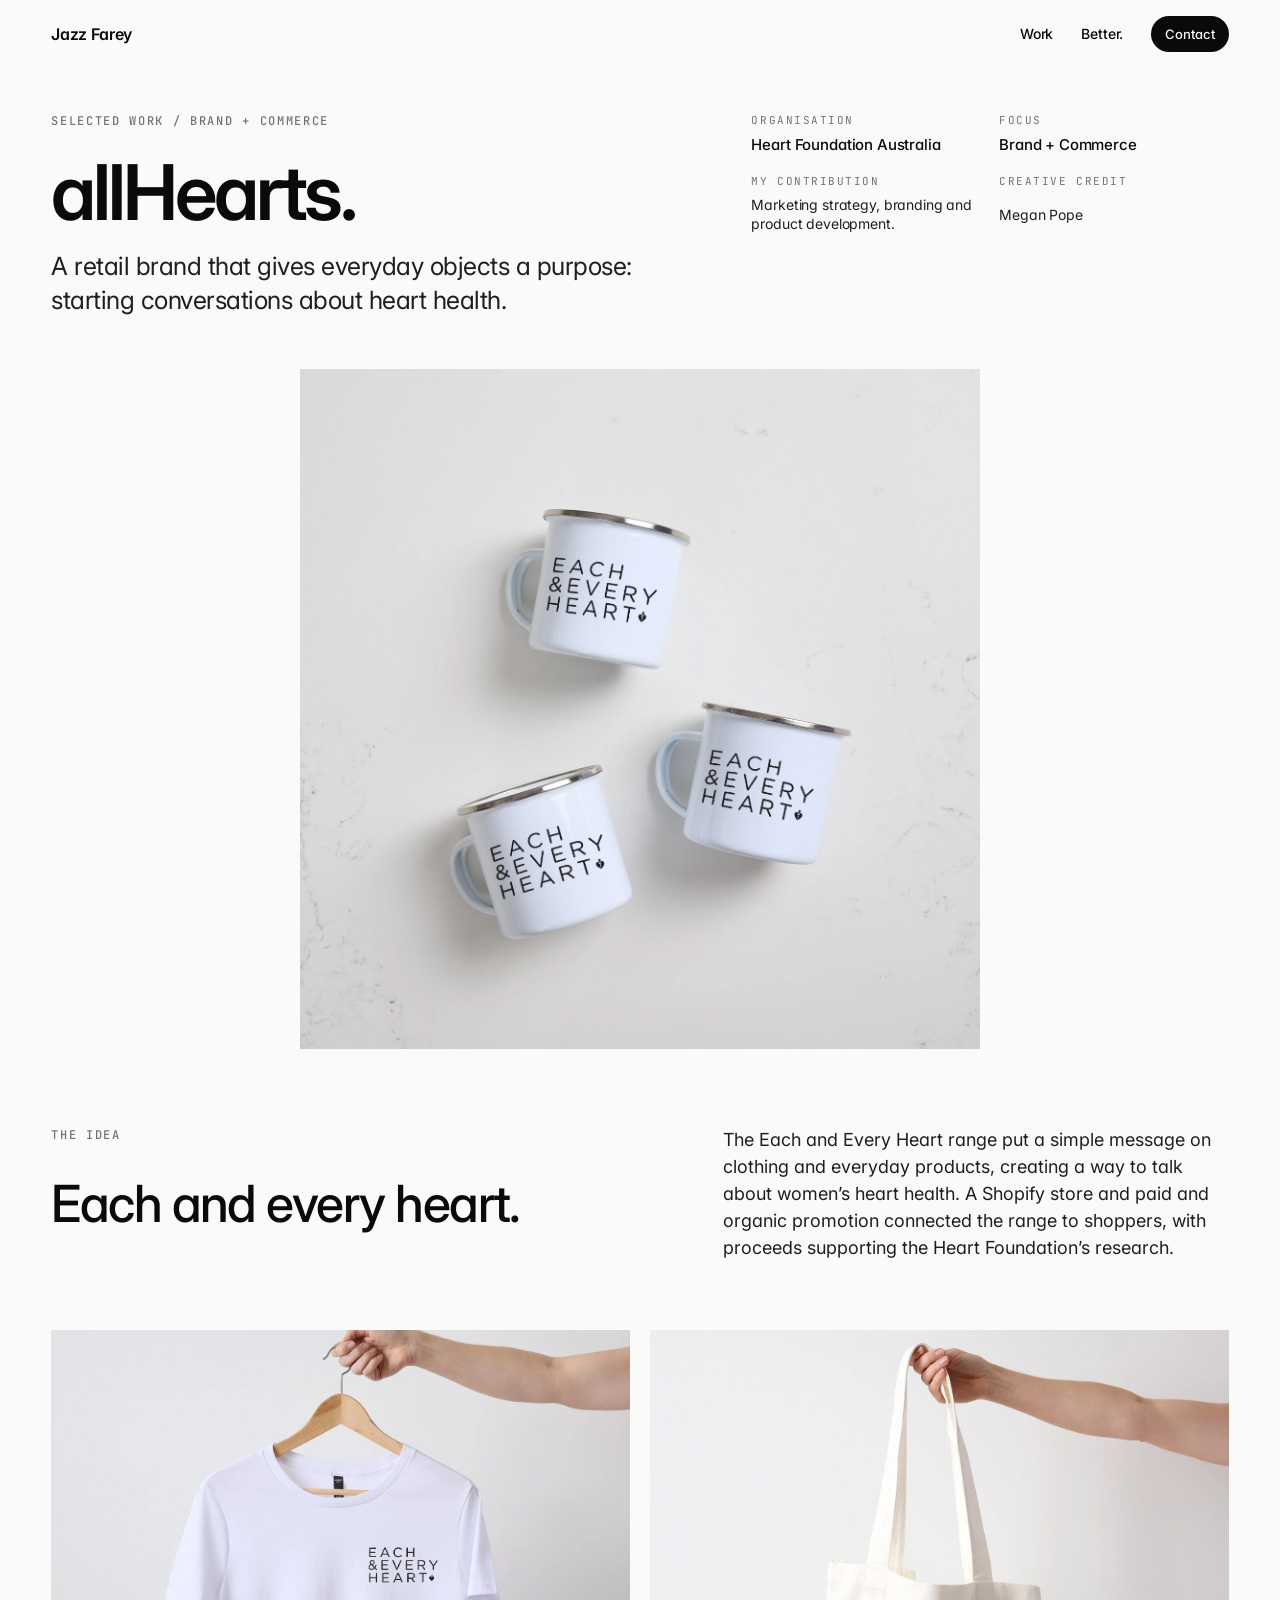
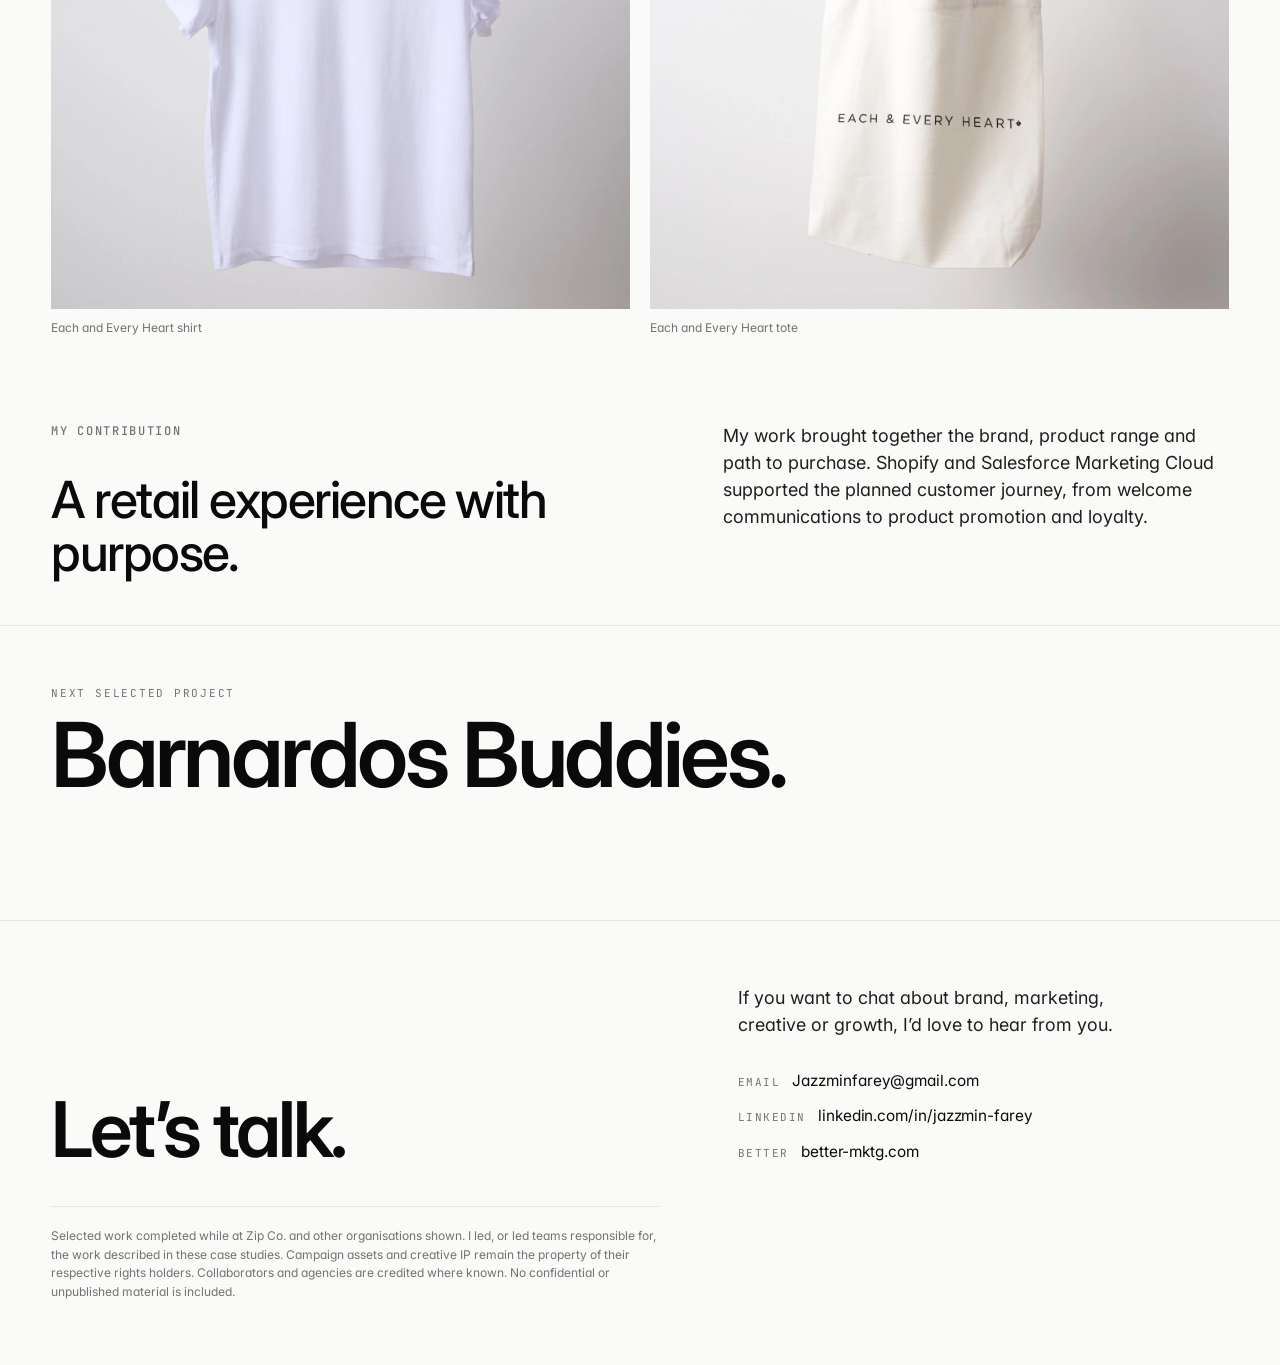
==== commit a9594d1e: "Stabilise image loading and refine earlier case copy" ====
--- a/allhearts.html
+++ b/allhearts.html
@@ -34,7 +34,7 @@
 </nav>
 </div>
 </header>
-<main id="main"><section class="wrap project-head"><div><p class="t-mono mb-md">Selected work / Brand + Commerce</p><h1 class="project-title">allHearts.</h1><p class="project-lead">A retail brand that gives everyday objects a purpose: starting conversations about heart health.</p></div><aside class="project-meta"><div class="row"><span class="label">Organisation</span><span class="v">Heart Foundation Australia</span></div><div class="row"><span class="label">Focus</span><span class="v">Brand + Commerce</span></div><div class="row"><span class="label">My contribution</span><span class="v small">Marketing strategy, branding and product development.</span></div><div class="row"><span class="label">Creative credit</span><span class="v small">Megan Pope</span></div></aside></section><section class="wrap campaign-hero earlier-hero" id="campaign-hero"><img src="Assets/earlier/allheartsecommerce-1.webp" alt="allHearts. Campaign creative" fetchpriority="high"/></section><section class="wrap proj-block"><div class="proj-split"><div><p class="t-mono label">The idea</p><h2 class="h-mid">Each and every heart.</h2></div><p class="t-body-lg">The Each and Every Heart range put a simple message on clothing and everyday products, creating a way to talk about women’s heart health. The original portfolio describes a Shopify store supported by paid and organic promotion, with proceeds supporting the Heart Foundation’s research.</p></div></section><section class="wrap case-gallery" id="campaign-gallery"><figure class=""><img src="Assets/earlier/allheartsecommerce-0.webp" alt="Each and Every Heart shirt" loading="lazy"/><figcaption>Each and Every Heart shirt</figcaption></figure><figure class=""><img src="Assets/earlier/allheartsecommerce-2.webp" alt="Each and Every Heart tote" loading="lazy"/><figcaption>Each and Every Heart tote</figcaption></figure></section><section class="wrap proj-block"><div class="proj-split"><div><p class="t-mono label">My contribution</p><h2 class="h-mid">Brand + Commerce</h2></div><p class="t-body-lg">My work brought together the brand, product range and path to purchase. Shopify and Salesforce Marketing Cloud supported the planned customer journey, from welcome communications to product promotion and loyalty.</p></div></section><section class="wrap next"><a href="barnardos-buddies.html"><div class="label">Next selected project</div><div class="title">Barnardos Buddies.</div></a></section></main><!-- CONTACT -->
+<main id="main"><section class="wrap project-head"><div><p class="t-mono mb-md">Selected work / Brand + Commerce</p><h1 class="project-title">allHearts.</h1><p class="project-lead">A retail brand that gives everyday objects a purpose: starting conversations about heart health.</p></div><aside class="project-meta"><div class="row"><span class="label">Organisation</span><span class="v">Heart Foundation Australia</span></div><div class="row"><span class="label">Focus</span><span class="v">Brand + Commerce</span></div><div class="row"><span class="label">My contribution</span><span class="v small">Marketing strategy, branding and product development.</span></div><div class="row"><span class="label">Creative credit</span><span class="v small">Megan Pope</span></div></aside></section><section class="wrap campaign-hero earlier-hero" id="campaign-hero"><img src="Assets/earlier/allheartsecommerce-1.webp" alt="allHearts. Campaign creative" fetchpriority="high" width="1417" height="1417"/></section><section class="wrap proj-block"><div class="proj-split"><div><p class="t-mono label">The idea</p><h2 class="h-mid">Each and every heart.</h2></div><p class="t-body-lg">The Each and Every Heart range put a simple message on clothing and everyday products, creating a way to talk about women’s heart health. A Shopify store and paid and organic promotion connected the range to shoppers, with proceeds supporting the Heart Foundation’s research.</p></div></section><section class="wrap case-gallery" id="campaign-gallery"><figure class=""><img src="Assets/earlier/allheartsecommerce-0.webp" alt="Each and Every Heart shirt" loading="lazy" width="1417" height="1417"/><figcaption>Each and Every Heart shirt</figcaption></figure><figure class=""><img src="Assets/earlier/allheartsecommerce-2.webp" alt="Each and Every Heart tote" loading="lazy" width="1417" height="1417"/><figcaption>Each and Every Heart tote</figcaption></figure></section><section class="wrap proj-block"><div class="proj-split"><div><p class="t-mono label">My contribution</p><h2 class="h-mid">A retail experience with purpose.</h2></div><p class="t-body-lg">My work brought together the brand, product range and path to purchase. Shopify and Salesforce Marketing Cloud supported the planned customer journey, from welcome communications to product promotion and loyalty.</p></div></section><section class="wrap next"><a href="barnardos-buddies.html"><div class="label">Next selected project</div><div class="title">Barnardos Buddies.</div></a></section></main><!-- CONTACT -->
 <section class="contact wrap">
 <div class="contact-grid reveal">
 <h2 class="contact-heading">Let’s talk.</h2>
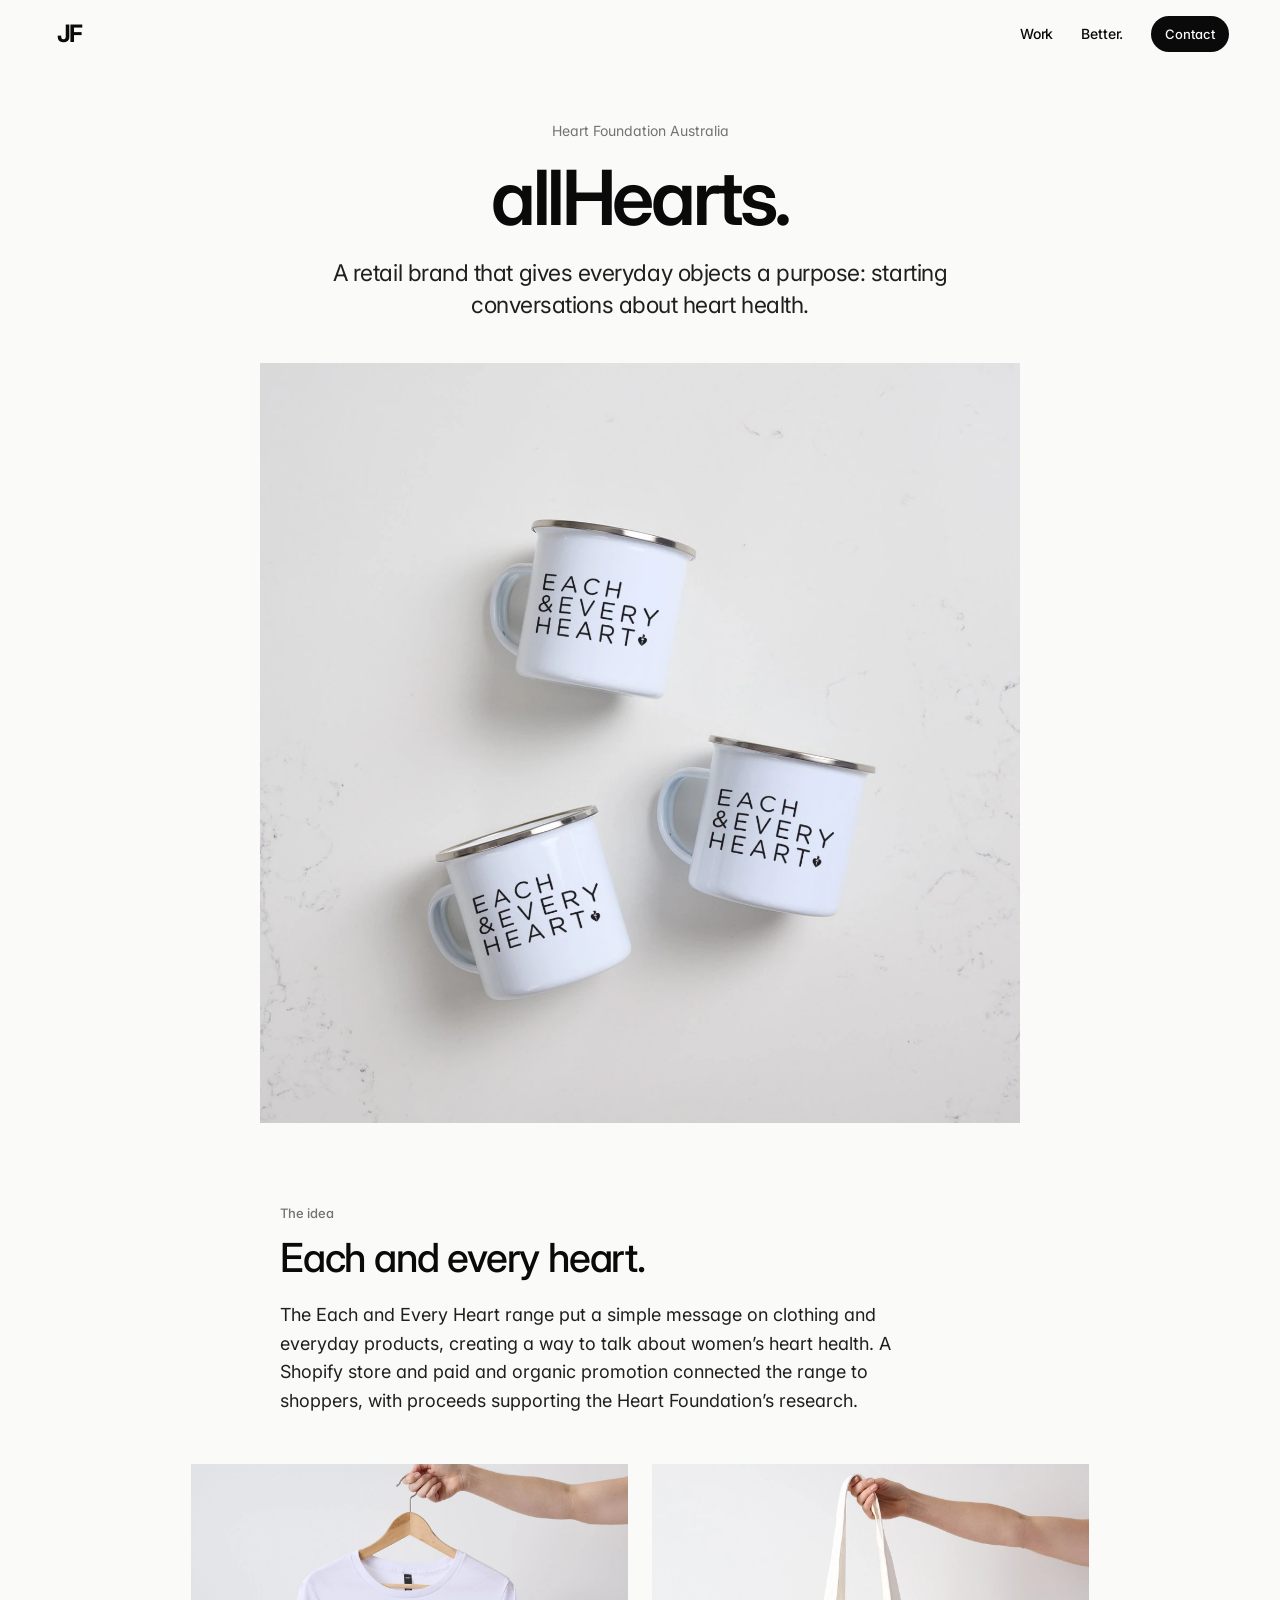
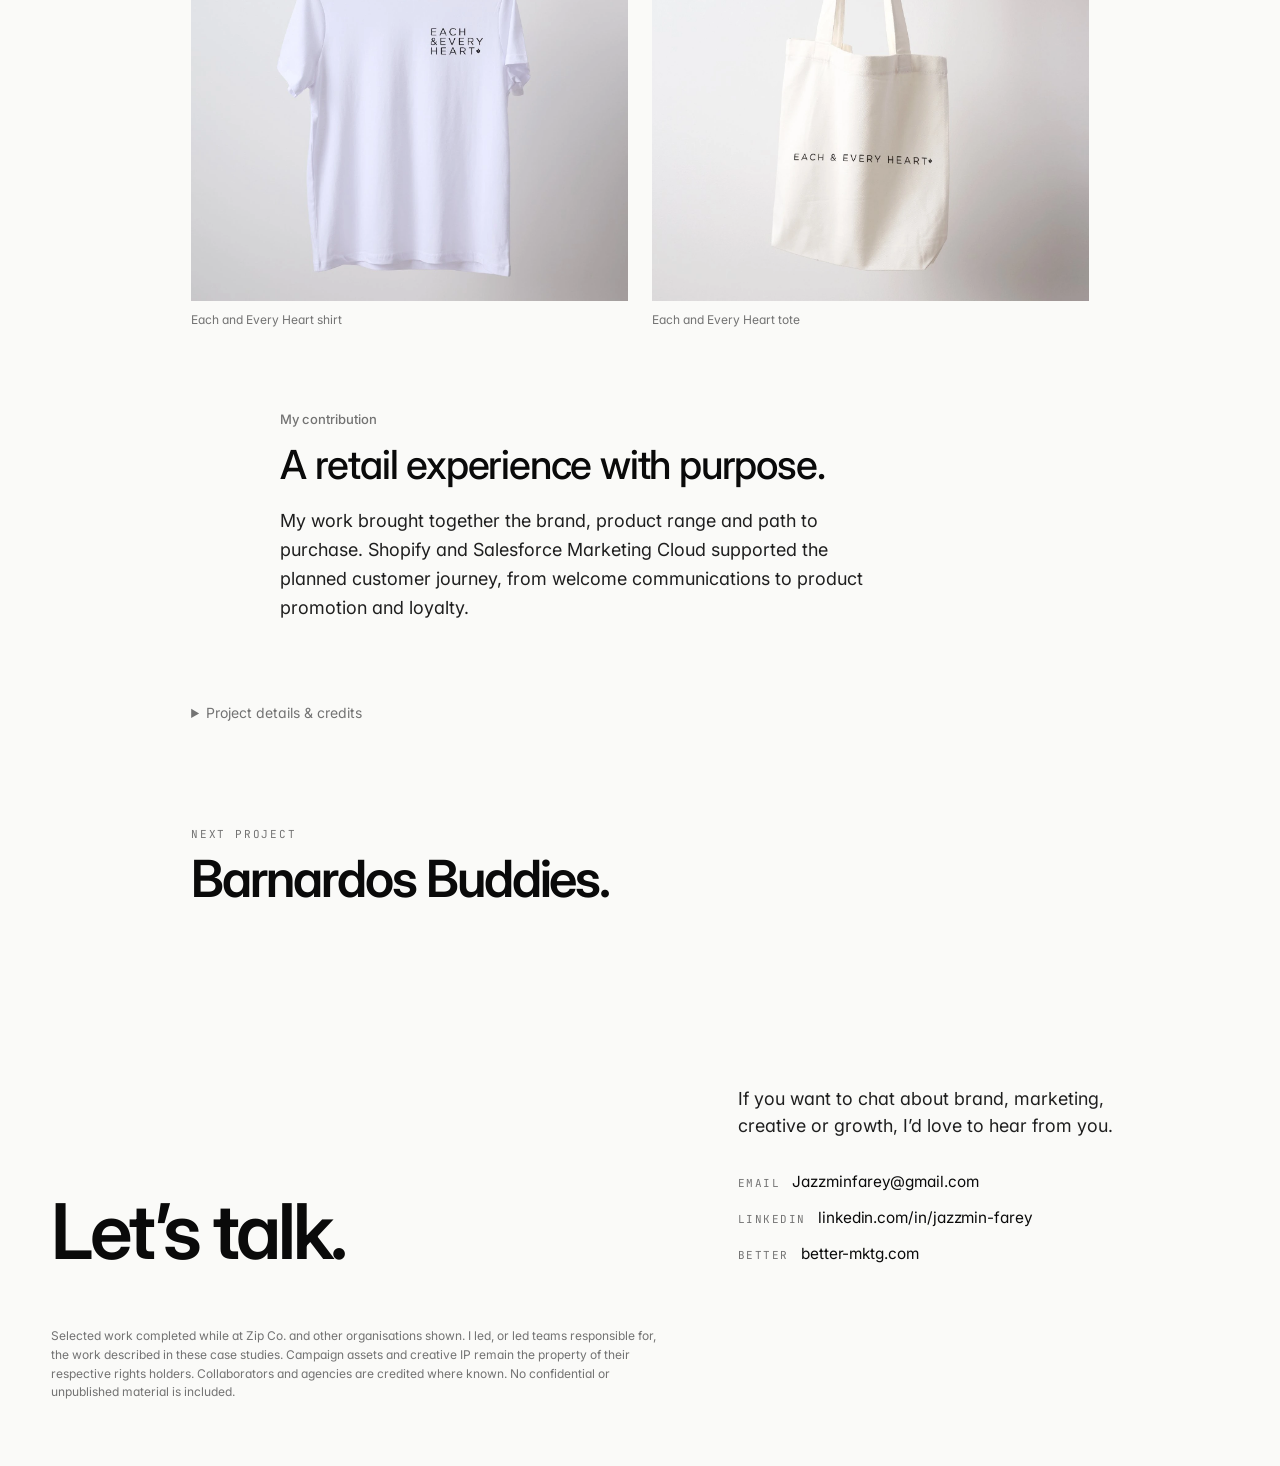
==== commit 2317fd01: "Simplify portfolio hierarchy, use single covers and integrate Better as a project" ====
--- a/allhearts.html
+++ b/allhearts.html
@@ -5,36 +5,36 @@
 <meta charset="utf-8"/>
 <meta content="width=device-width, initial-scale=1" name="viewport"/>
 <title>allHearts · Jazz Farey</title>
-<meta name="description" content="A retail brand that gives everyday objects a purpose: starting conversations about heart health."/>
+<meta content="A retail brand that gives everyday objects a purpose: starting conversations about heart health." name="description"/>
 <meta content="#FAFAF8" name="theme-color"/>
 <meta content="website" property="og:type"/>
 <meta content="allHearts · Jazz Farey" property="og:title"/>
-<meta name="description" content="A retail brand that gives everyday objects a purpose: starting conversations about heart health."/>
+<meta content="A retail brand that gives everyday objects a purpose: starting conversations about heart health." name="description"/>
 <meta content="https://jazzminfarey.github.io/selected/Assets/social-preview.png" property="og:image"/>
 <meta content="https://jazzminfarey.github.io/selected/allhearts.html" property="og:url"/>
 <link href="https://jazzminfarey.github.io/selected/allhearts.html" rel="canonical"/>
 <meta content="summary_large_image" name="twitter:card"/>
 <meta content="allHearts · Jazz Farey" name="twitter:title"/>
-<meta name="description" content="A retail brand that gives everyday objects a purpose: starting conversations about heart health."/>
+<meta content="A retail brand that gives everyday objects a purpose: starting conversations about heart health." name="description"/>
 <meta content="https://jazzminfarey.github.io/selected/Assets/social-preview.png" name="twitter:image"/>
 <link href="data:image/svg+xml,%3Csvg xmlns='http://www.w3.org/2000/svg' viewBox='0 0 100 100'%3E%3Ccircle cx='50' cy='50' r='40' fill='%230A0A0A'/%3E%3C/svg%3E" rel="icon" type="image/svg+xml"/>
 <link href="https://fonts.googleapis.com" rel="preconnect"/>
 <link crossorigin="" href="https://fonts.gstatic.com" rel="preconnect"/>
 <link href="styles/main.css" rel="stylesheet"/>
 <link href="styles/campaigns.css" rel="stylesheet"/></head>
-<body>
+<body class="case-page">
 <a class="skip-link" href="#main">Skip to content</a>
 <header class="nav" role="banner">
 <div class="nav-inner">
-<a class="brand" href="index.html">Jazz Farey</a>
+<a aria-label="Jazz Farey home" class="brand" href="index.html">JF</a>
 <nav aria-label="Primary" class="nav-links">
 <a href="index.html#work">Work</a>
-<a href="index.html#building">Better.</a>
+<a href="better.html">Better.</a>
 <a class="nav-cta" href="index.html#contact">Contact</a>
 </nav>
 </div>
 </header>
-<main id="main"><section class="wrap project-head"><div><p class="t-mono mb-md">Selected work / Brand + Commerce</p><h1 class="project-title">allHearts.</h1><p class="project-lead">A retail brand that gives everyday objects a purpose: starting conversations about heart health.</p></div><aside class="project-meta"><div class="row"><span class="label">Organisation</span><span class="v">Heart Foundation Australia</span></div><div class="row"><span class="label">Focus</span><span class="v">Brand + Commerce</span></div><div class="row"><span class="label">My contribution</span><span class="v small">Marketing strategy, branding and product development.</span></div><div class="row"><span class="label">Creative credit</span><span class="v small">Megan Pope</span></div></aside></section><section class="wrap campaign-hero earlier-hero" id="campaign-hero"><img src="Assets/earlier/allheartsecommerce-1.webp" alt="allHearts. Campaign creative" fetchpriority="high" width="1417" height="1417"/></section><section class="wrap proj-block"><div class="proj-split"><div><p class="t-mono label">The idea</p><h2 class="h-mid">Each and every heart.</h2></div><p class="t-body-lg">The Each and Every Heart range put a simple message on clothing and everyday products, creating a way to talk about women’s heart health. A Shopify store and paid and organic promotion connected the range to shoppers, with proceeds supporting the Heart Foundation’s research.</p></div></section><section class="wrap case-gallery" id="campaign-gallery"><figure class=""><img src="Assets/earlier/allheartsecommerce-0.webp" alt="Each and Every Heart shirt" loading="lazy" width="1417" height="1417"/><figcaption>Each and Every Heart shirt</figcaption></figure><figure class=""><img src="Assets/earlier/allheartsecommerce-2.webp" alt="Each and Every Heart tote" loading="lazy" width="1417" height="1417"/><figcaption>Each and Every Heart tote</figcaption></figure></section><section class="wrap proj-block"><div class="proj-split"><div><p class="t-mono label">My contribution</p><h2 class="h-mid">A retail experience with purpose.</h2></div><p class="t-body-lg">My work brought together the brand, product range and path to purchase. Shopify and Salesforce Marketing Cloud supported the planned customer journey, from welcome communications to product promotion and loyalty.</p></div></section><section class="wrap next"><a href="barnardos-buddies.html"><div class="label">Next selected project</div><div class="title">Barnardos Buddies.</div></a></section></main><!-- CONTACT -->
+<main id="main"><section class="wrap project-head"><div><p class="case-client">Heart Foundation Australia</p><h1 class="project-title">allHearts.</h1><p class="project-lead">A retail brand that gives everyday objects a purpose: starting conversations about heart health.</p></div></section><section class="wrap campaign-hero earlier-hero" id="campaign-hero"><img alt="allHearts. Campaign creative" fetchpriority="high" height="1417" src="Assets/earlier/allheartsecommerce-1.webp" width="1417"/></section><section class="wrap proj-block"><div class="proj-split"><div><p class="t-mono label">The idea</p><h2 class="h-mid">Each and every heart.</h2></div><p class="t-body-lg">The Each and Every Heart range put a simple message on clothing and everyday products, creating a way to talk about women’s heart health. A Shopify store and paid and organic promotion connected the range to shoppers, with proceeds supporting the Heart Foundation’s research.</p></div></section><section class="wrap case-gallery" id="campaign-gallery"><figure class=""><img alt="Each and Every Heart shirt" height="1417" loading="lazy" src="Assets/earlier/allheartsecommerce-0.webp" width="1417"/><figcaption>Each and Every Heart shirt</figcaption></figure><figure class=""><img alt="Each and Every Heart tote" height="1417" loading="lazy" src="Assets/earlier/allheartsecommerce-2.webp" width="1417"/><figcaption>Each and Every Heart tote</figcaption></figure></section><section class="wrap proj-block"><div class="proj-split"><div><p class="t-mono label">My contribution</p><h2 class="h-mid">A retail experience with purpose.</h2></div><p class="t-body-lg">My work brought together the brand, product range and path to purchase. Shopify and Salesforce Marketing Cloud supported the planned customer journey, from welcome communications to product promotion and loyalty.</p></div></section><details class="wrap case-details"><summary>Project details &amp; credits</summary><aside class="project-meta"><div class="row"><span class="label">Organisation</span><span class="v">Heart Foundation Australia</span></div><div class="row"><span class="label">Focus</span><span class="v">Brand + Commerce</span></div><div class="row"><span class="label">My contribution</span><span class="v small">Marketing strategy, branding and product development.</span></div><div class="row"><span class="label">Creative credit</span><span class="v small">Megan Pope</span></div></aside></details><section class="wrap next"><a href="barnardos-buddies.html"><div class="label">Next project</div><div class="title">Barnardos Buddies.</div></a></section></main><!-- CONTACT -->
 <section class="contact wrap">
 <div class="contact-grid reveal">
 <h2 class="contact-heading">Let’s talk.</h2>
@@ -52,3 +52,4 @@
 <script defer="" src="scripts/main.js"></script>
 </body>
 </html>
+
--- a/styles/main.css
+++ b/styles/main.css
@@ -1113,3 +1113,9 @@
 .case-tile-light .bigword { color: var(--ink); }
 .case-tile-light .t-mono, .case-tile-light .stat { color: var(--muted); }
 .proj:hover .case-tile-light .stat, .proj:focus-visible .case-tile-light .stat { color: var(--ink); }
+
+/* Quiet shared navigation and footer. */
+.nav,.nav.is-scrolled{border:0}
+.brand{display:inline-flex;align-items:center;justify-content:center;font-size:24px;font-weight:700;letter-spacing:-.09em;line-height:1;width:36px;height:36px}
+.contact,.contact-disclaimer,.next,.section-head{border:0}
+@media(max-width:760px){.nav-inner{flex-wrap:nowrap}.nav-links{width:auto;flex-wrap:nowrap;justify-content:flex-end;gap:18px}.brand{font-size:22px}.nav-links a:not(.nav-cta){font-size:13px}}
--- a/styles/campaigns.css
+++ b/styles/campaigns.css
@@ -44,3 +44,35 @@
 .measurement-grid{display:grid;grid-template-columns:repeat(3,1fr);gap:28px;margin-block:32px}.measurement-grid h3{font-size:20px;font-weight:500;margin-bottom:12px}.measurement-grid p{font-size:17px;line-height:1.5}.growth-reading{border-top:1px solid var(--divider)}
 .motion-disclosure{margin:24px auto;max-width:900px}.motion-disclosure summary{cursor:pointer;font-size:15px;padding-block:14px;border-top:1px solid var(--divider)}.motion-disclosure img{display:block;width:100%;height:auto}
 @media(max-width:759px){.project-head{padding-top:100px;gap:22px}.project-meta{gap:16px}.project-meta .v.small{font-size:13px}.money-hero-triptych{grid-template-columns:repeat(3,1fr);gap:4px}.campaign-triple{grid-template-columns:1fr 1fr;gap:12px}.campaign-triple img:last-child{grid-column:1/-1;max-width:70%;margin:auto}.campaign-pair{grid-template-columns:1fr 1fr;gap:12px}.campaign-pair img{max-height:none}.system-panel .proj-typo{min-height:300px}.case-gallery{gap:12px}.case-gallery .wide{grid-column:1/-1}.results-grid{grid-template-columns:1fr;gap:24px}.results-grid>div{display:grid;grid-template-columns:105px 1fr;gap:16px;align-items:center}.results-grid p{margin:0}.measurement-grid{grid-template-columns:1fr;gap:22px}.earlier-hero img{max-height:none}}
+
+/* September review: title, creative, story, then secondary detail. */
+.case-page .project-head{display:block;text-align:center;padding-block:120px 42px;max-width:980px}
+.case-client{font-size:14px;color:var(--muted);margin-bottom:16px}
+.case-page .project-title{font-size:clamp(44px,6vw,76px);line-height:1.04;margin-bottom:20px;letter-spacing:-.045em}
+.case-page .project-lead{font-size:clamp(19px,2vw,23px);line-height:1.4;max-width:48ch!important;margin:0 auto!important}
+.case-page .campaign-hero{margin-block:0 48px}
+.case-page .campaign-hero img{max-width:760px;max-height:none;object-fit:contain}
+.case-page .campaign-motion{margin:0 auto 48px;max-width:960px}
+.case-page .campaign-media{margin:0;padding:0}
+.case-page .proj-block{padding-block:32px 48px;max-width:1000px;border:0}
+.case-page .proj-split{grid-template-columns:1fr;gap:20px;max-width:720px;margin:auto}
+.case-page .proj-block .label{font-family:var(--sans);font-size:13px;text-transform:none;letter-spacing:0;margin-bottom:12px}
+.case-page .proj-block .h-mid{font-size:clamp(27px,3.2vw,40px);line-height:1.14;max-width:30ch}
+.case-page .t-body-lg{font-size:18px;line-height:1.6}
+.case-page .money-product-grid,.case-page .case-gallery{max-width:1000px;margin:0 auto 48px;gap:24px}
+.case-page .campaign-pair{max-width:840px;gap:32px;margin:8px auto 56px}
+.case-page .campaign-pair img{max-height:none;object-fit:contain}
+.case-page .money-motion{max-width:480px;margin:48px auto}
+.case-page .case-gallery figcaption{font-size:12px;margin-top:10px}
+.case-page .case-results,.case-page .growth-reading,.case-page .motion-disclosure summary{border:0}
+.case-page .case-results{max-width:1000px;padding-block:24px 48px}
+.case-details{max-width:1000px;margin:20px auto 50px}
+.case-details summary{font-size:14px;color:var(--muted);cursor:pointer;width:fit-content;padding-block:12px}
+.case-details .project-meta{position:static;grid-template-columns:repeat(3,minmax(0,1fr));gap:24px;padding-top:20px;text-align:left}
+.case-details .project-meta .attribution{max-width:75ch}
+.case-page .next{padding-block:32px 48px;border:0;max-width:1000px}
+.case-page .next .title{font-size:clamp(32px,4vw,52px)}
+.case-page .section-head{border:0}
+.case-page .reel-feed{max-width:480px;margin:auto}
+.case-page .reel-frame{border:0;border-radius:0}
+@media(max-width:759px){.case-page .project-head{padding-block:100px 32px}.case-page .project-title{font-size:44px}.case-page .project-lead{font-size:19px}.case-page .campaign-hero{margin-bottom:30px}.case-page .campaign-pair{gap:18px}.case-page .proj-block{padding-block:24px 32px}.case-page .t-body-lg{font-size:17px}.case-details .project-meta{grid-template-columns:1fr 1fr}.case-page .case-gallery{gap:14px}.case-page .campaign-pair{grid-template-columns:1fr;max-width:440px}.case-page .money-product-grid{grid-template-columns:1fr;max-width:440px}.case-page .case-gallery{grid-template-columns:1fr}.case-page .case-gallery .wide{grid-column:auto}}
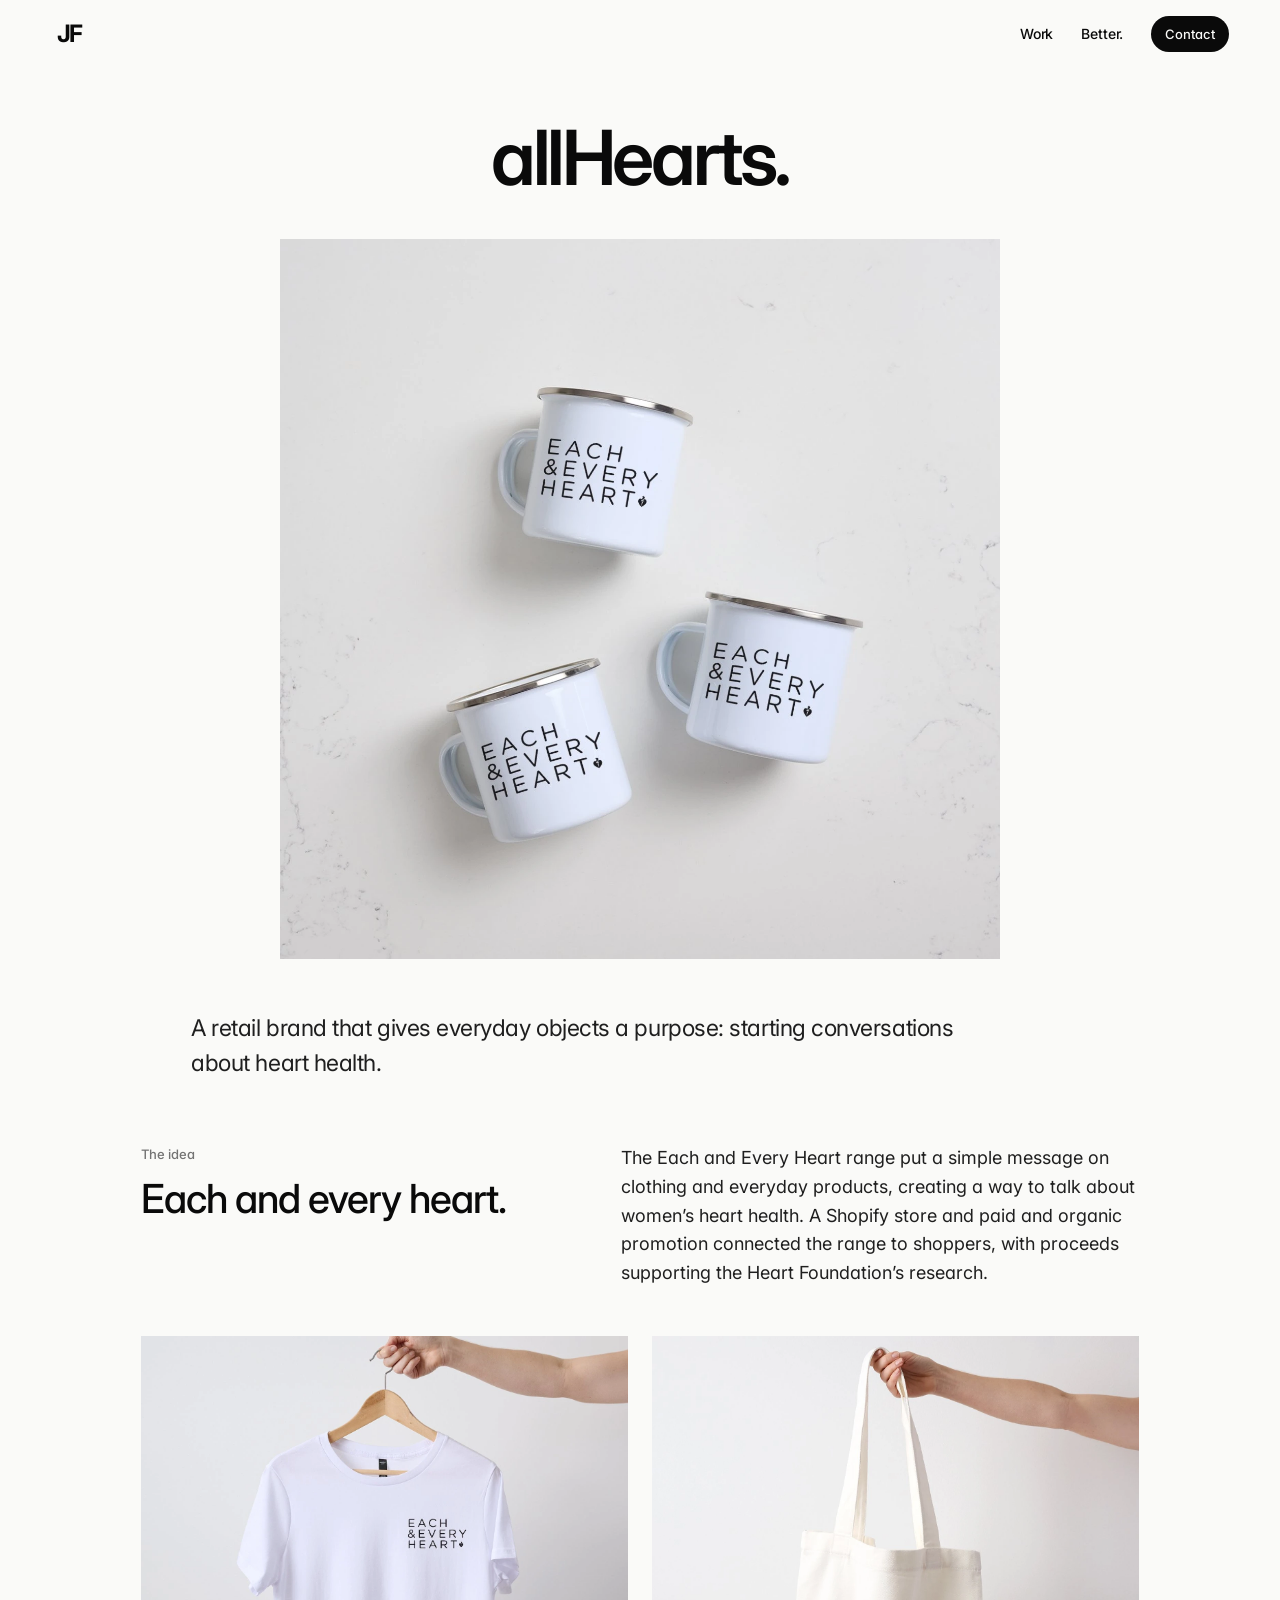
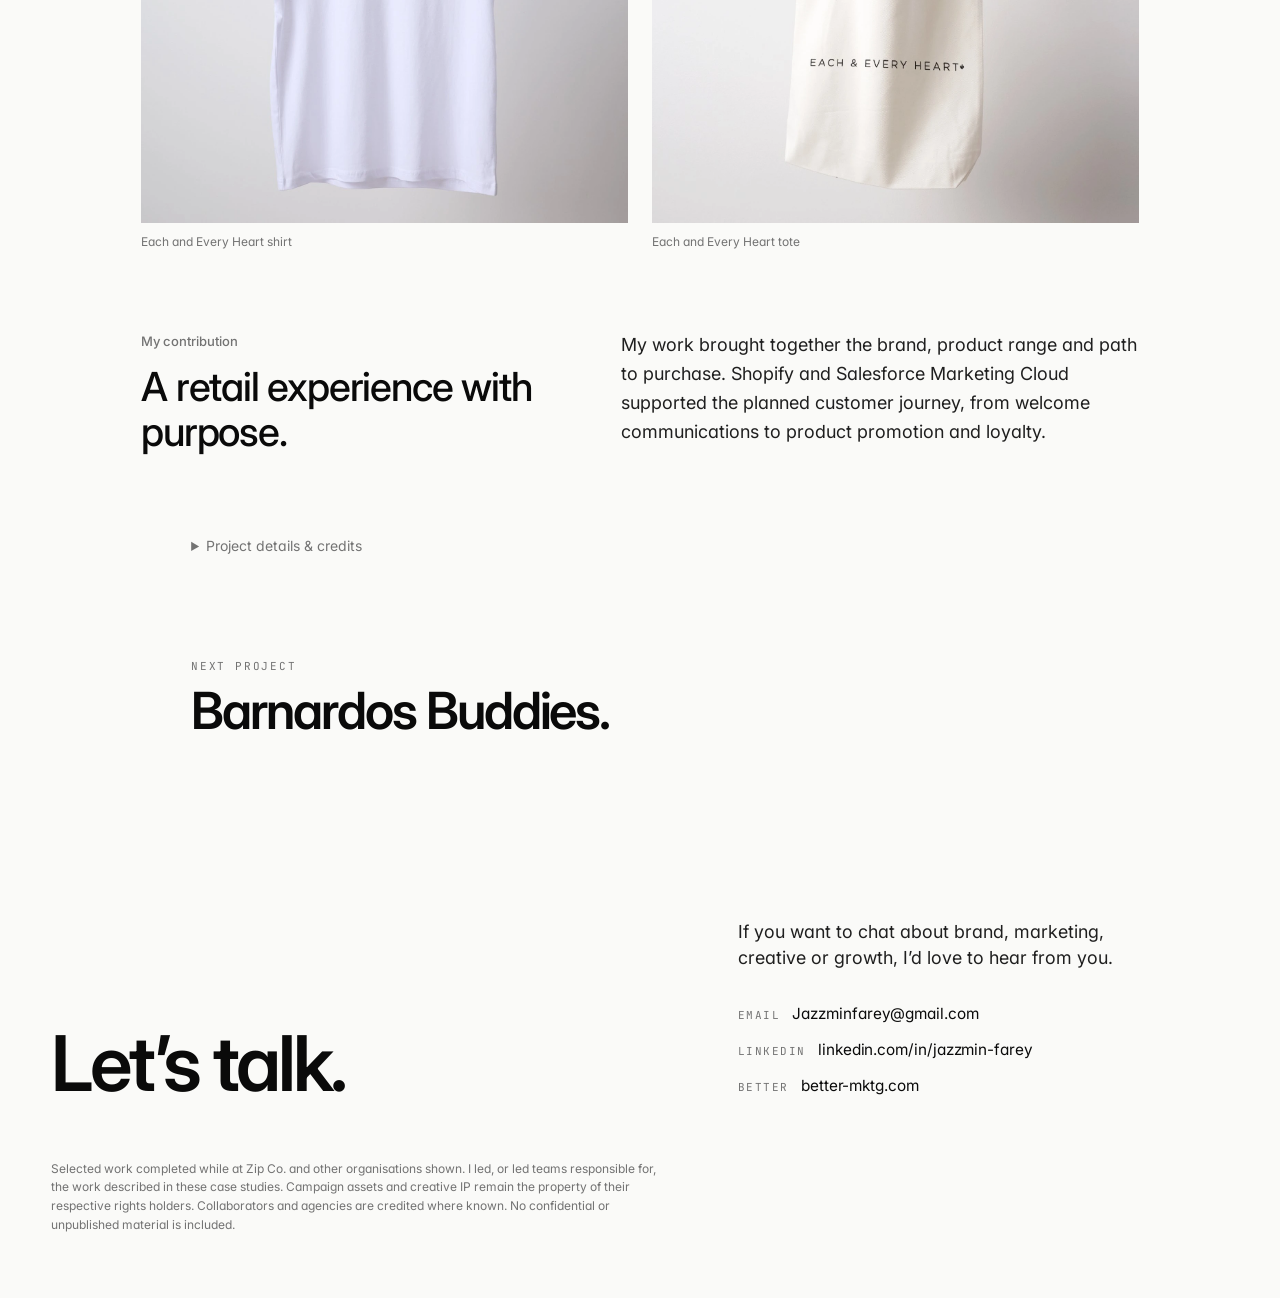
==== commit ff9f4990: "Match reference hierarchy with landscape work, campaign motion and image-only grid" ====
--- a/allhearts.html
+++ b/allhearts.html
@@ -34,9 +34,9 @@
 </nav>
 </div>
 </header>
-<main id="main"><section class="wrap project-head"><div><p class="case-client">Heart Foundation Australia</p><h1 class="project-title">allHearts.</h1><p class="project-lead">A retail brand that gives everyday objects a purpose: starting conversations about heart health.</p></div></section><section class="wrap campaign-hero earlier-hero" id="campaign-hero"><img alt="allHearts. Campaign creative" fetchpriority="high" height="1417" src="Assets/earlier/allheartsecommerce-1.webp" width="1417"/></section><section class="wrap proj-block"><div class="proj-split"><div><p class="t-mono label">The idea</p><h2 class="h-mid">Each and every heart.</h2></div><p class="t-body-lg">The Each and Every Heart range put a simple message on clothing and everyday products, creating a way to talk about women’s heart health. A Shopify store and paid and organic promotion connected the range to shoppers, with proceeds supporting the Heart Foundation’s research.</p></div></section><section class="wrap case-gallery" id="campaign-gallery"><figure class=""><img alt="Each and Every Heart shirt" height="1417" loading="lazy" src="Assets/earlier/allheartsecommerce-0.webp" width="1417"/><figcaption>Each and Every Heart shirt</figcaption></figure><figure class=""><img alt="Each and Every Heart tote" height="1417" loading="lazy" src="Assets/earlier/allheartsecommerce-2.webp" width="1417"/><figcaption>Each and Every Heart tote</figcaption></figure></section><section class="wrap proj-block"><div class="proj-split"><div><p class="t-mono label">My contribution</p><h2 class="h-mid">A retail experience with purpose.</h2></div><p class="t-body-lg">My work brought together the brand, product range and path to purchase. Shopify and Salesforce Marketing Cloud supported the planned customer journey, from welcome communications to product promotion and loyalty.</p></div></section><details class="wrap case-details"><summary>Project details &amp; credits</summary><aside class="project-meta"><div class="row"><span class="label">Organisation</span><span class="v">Heart Foundation Australia</span></div><div class="row"><span class="label">Focus</span><span class="v">Brand + Commerce</span></div><div class="row"><span class="label">My contribution</span><span class="v small">Marketing strategy, branding and product development.</span></div><div class="row"><span class="label">Creative credit</span><span class="v small">Megan Pope</span></div></aside></details><section class="wrap next"><a href="barnardos-buddies.html"><div class="label">Next project</div><div class="title">Barnardos Buddies.</div></a></section></main><!-- CONTACT -->
+<main id="main"><section class="wrap project-head"><div><h1 class="project-title">allHearts.</h1></div></section><section class="wrap campaign-hero earlier-hero" id="campaign-hero"><img alt="allHearts. Campaign creative" fetchpriority="high" height="1417" src="Assets/earlier/allheartsecommerce-1.webp" width="1417"/></section><section class="wrap case-intro"><p class="project-lead">A retail brand that gives everyday objects a purpose: starting conversations about heart health.</p></section><section class="wrap proj-block"><div class="proj-split"><div><p class="t-mono label">The idea</p><h2 class="h-mid">Each and every heart.</h2></div><p class="t-body-lg">The Each and Every Heart range put a simple message on clothing and everyday products, creating a way to talk about women’s heart health. A Shopify store and paid and organic promotion connected the range to shoppers, with proceeds supporting the Heart Foundation’s research.</p></div></section><section class="wrap case-gallery" id="campaign-gallery"><figure class=""><img alt="Each and Every Heart shirt" height="1417" loading="lazy" src="Assets/earlier/allheartsecommerce-0.webp" width="1417"/><figcaption>Each and Every Heart shirt</figcaption></figure><figure class=""><img alt="Each and Every Heart tote" height="1417" loading="lazy" src="Assets/earlier/allheartsecommerce-2.webp" width="1417"/><figcaption>Each and Every Heart tote</figcaption></figure></section><section class="wrap proj-block"><div class="proj-split"><div><p class="t-mono label">My contribution</p><h2 class="h-mid">A retail experience with purpose.</h2></div><p class="t-body-lg">My work brought together the brand, product range and path to purchase. Shopify and Salesforce Marketing Cloud supported the planned customer journey, from welcome communications to product promotion and loyalty.</p></div></section><details class="wrap case-details"><summary>Project details &amp; credits</summary><aside class="project-meta"><div class="row"><span class="label">Organisation</span><span class="v">Heart Foundation Australia</span></div><div class="row"><span class="label">Focus</span><span class="v">Brand + Commerce</span></div><div class="row"><span class="label">My contribution</span><span class="v small">Marketing strategy, branding and product development.</span></div><div class="row"><span class="label">Creative credit</span><span class="v small">Megan Pope</span></div></aside></details><section class="wrap next"><a href="barnardos-buddies.html"><div class="label">Next project</div><div class="title">Barnardos Buddies.</div></a></section></main><!-- CONTACT -->
 <section class="contact wrap">
-<div class="contact-grid reveal">
+<div class="contact-grid">
 <h2 class="contact-heading">Let’s talk.</h2>
 <div>
 <p class="contact-body">If you want to chat about brand, marketing, creative or growth, I’d love to hear from you.</p>
@@ -52,4 +52,3 @@
 <script defer="" src="scripts/main.js"></script>
 </body>
 </html>
-
--- a/styles/campaigns.css
+++ b/styles/campaigns.css
@@ -73,6 +73,14 @@
 .case-page .next{padding-block:32px 48px;border:0;max-width:1000px}
 .case-page .next .title{font-size:clamp(32px,4vw,52px)}
 .case-page .section-head{border:0}
-.case-page .reel-feed{max-width:480px;margin:auto}
+.case-page .reels-feed{max-width:480px;margin:auto}
 .case-page .reel-frame{border:0;border-radius:0}
 @media(max-width:759px){.case-page .project-head{padding-block:100px 32px}.case-page .project-title{font-size:44px}.case-page .project-lead{font-size:19px}.case-page .campaign-hero{margin-bottom:30px}.case-page .campaign-pair{gap:18px}.case-page .proj-block{padding-block:24px 32px}.case-page .t-body-lg{font-size:17px}.case-details .project-meta{grid-template-columns:1fr 1fr}.case-page .case-gallery{gap:14px}.case-page .campaign-pair{grid-template-columns:1fr;max-width:440px}.case-page .money-product-grid{grid-template-columns:1fr;max-width:440px}.case-page .case-gallery{grid-template-columns:1fr}.case-page .case-gallery .wide{grid-column:auto}}
+
+.case-page .hooks,.case-page .hooks li{border:0}.case-page .hooks li{grid-template-columns:1fr;padding-block:12px}.case-page .hooks p{font-size:22px;line-height:1.4}
+
+/* Case hierarchy: title, primary media, explanation, supporting work. */
+.case-page .project-head{padding-block:118px 42px}.case-page .project-title{margin-bottom:0}.case-page .case-intro{max-width:1000px;padding-block:20px 32px}.case-page .case-intro .project-lead{max-width:56ch!important;text-align:left;margin:0!important;font-size:23px;line-height:1.5}
+.case-page .campaign-hero img{max-width:1000px;max-height:720px;object-fit:contain}.case-page .campaign-motion{max-width:1100px}.case-page .campaign-hero,.case-page .campaign-motion{margin-bottom:32px}
+.case-page .proj-block{max-width:1100px}.case-page .proj-split{grid-template-columns:1fr 1.2fr;gap:48px;max-width:none}.case-page .case-gallery{max-width:1100px}.case-page .campaign-pair{max-width:1000px}
+@media(max-width:759px){.case-page .project-head{padding-block:100px 28px}.case-page .proj-split{grid-template-columns:1fr;gap:18px}.case-page .case-intro .project-lead{font-size:20px}.case-page .case-intro{padding-block:8px 24px}}
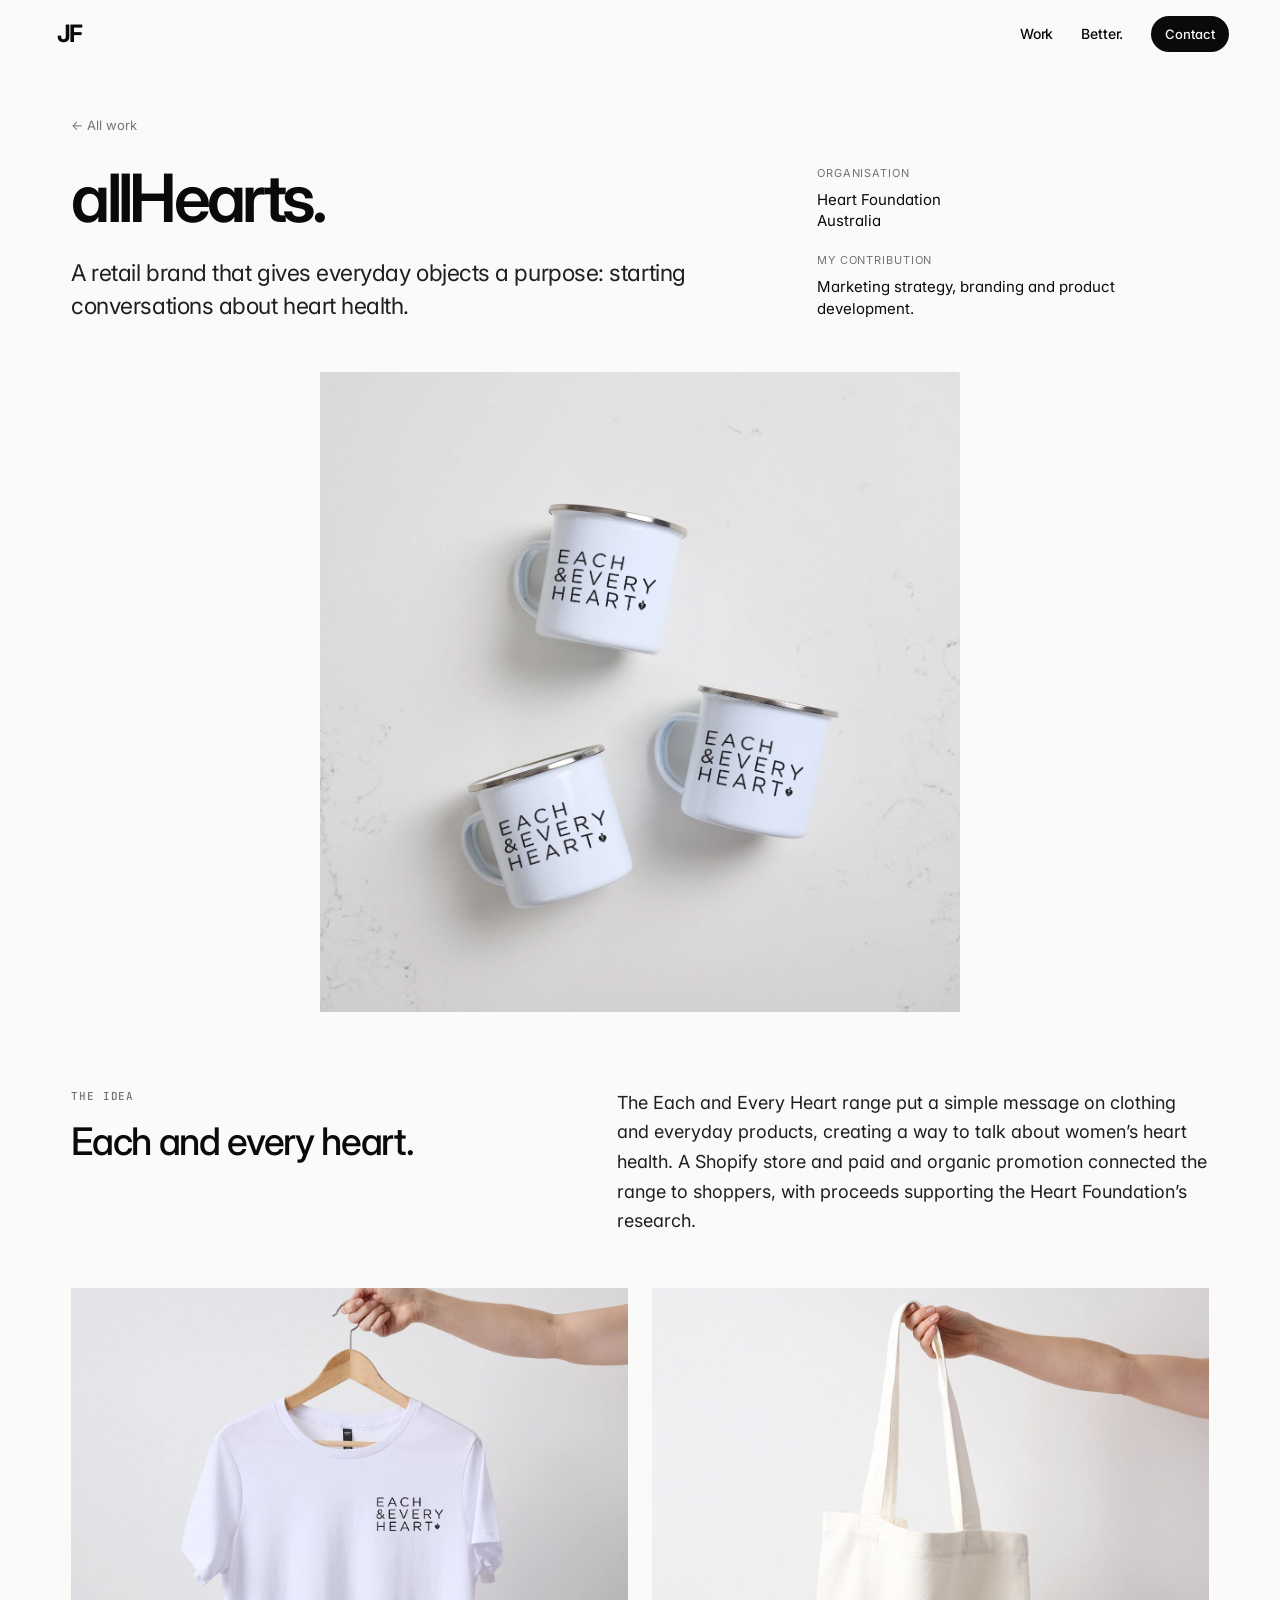
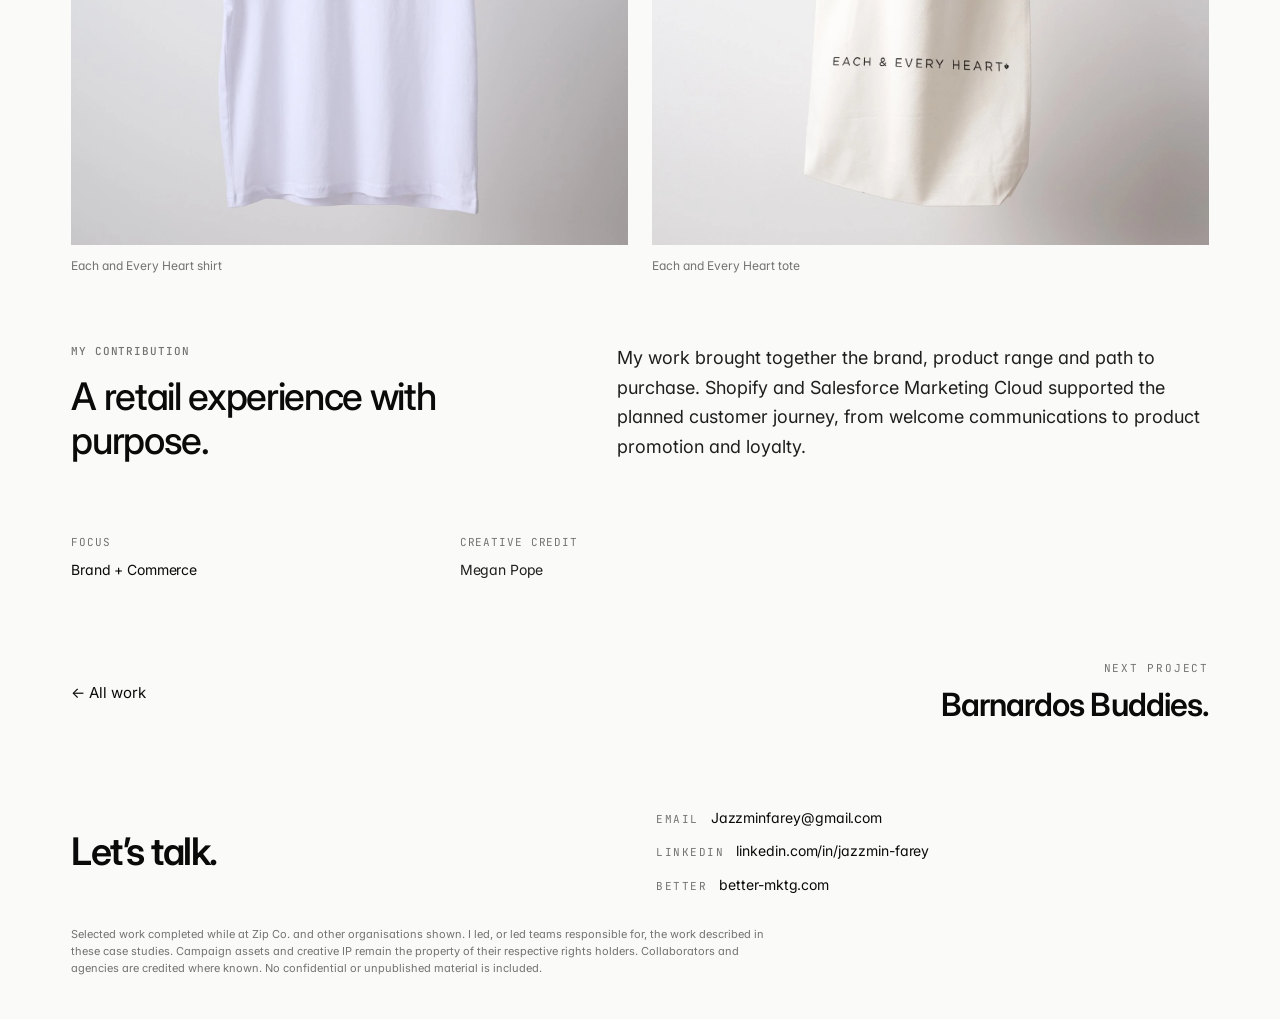
==== commit ea88629a: "Restore original case-page hierarchy with consistent responsive media and navigation" ====
--- a/allhearts.html
+++ b/allhearts.html
@@ -34,12 +34,12 @@
 </nav>
 </div>
 </header>
-<main id="main"><section class="wrap project-head"><div><h1 class="project-title">allHearts.</h1></div></section><section class="wrap campaign-hero earlier-hero" id="campaign-hero"><img alt="allHearts. Campaign creative" fetchpriority="high" height="1417" src="Assets/earlier/allheartsecommerce-1.webp" width="1417"/></section><section class="wrap case-intro"><p class="project-lead">A retail brand that gives everyday objects a purpose: starting conversations about heart health.</p></section><section class="wrap proj-block"><div class="proj-split"><div><p class="t-mono label">The idea</p><h2 class="h-mid">Each and every heart.</h2></div><p class="t-body-lg">The Each and Every Heart range put a simple message on clothing and everyday products, creating a way to talk about women’s heart health. A Shopify store and paid and organic promotion connected the range to shoppers, with proceeds supporting the Heart Foundation’s research.</p></div></section><section class="wrap case-gallery" id="campaign-gallery"><figure class=""><img alt="Each and Every Heart shirt" height="1417" loading="lazy" src="Assets/earlier/allheartsecommerce-0.webp" width="1417"/><figcaption>Each and Every Heart shirt</figcaption></figure><figure class=""><img alt="Each and Every Heart tote" height="1417" loading="lazy" src="Assets/earlier/allheartsecommerce-2.webp" width="1417"/><figcaption>Each and Every Heart tote</figcaption></figure></section><section class="wrap proj-block"><div class="proj-split"><div><p class="t-mono label">My contribution</p><h2 class="h-mid">A retail experience with purpose.</h2></div><p class="t-body-lg">My work brought together the brand, product range and path to purchase. Shopify and Salesforce Marketing Cloud supported the planned customer journey, from welcome communications to product promotion and loyalty.</p></div></section><details class="wrap case-details"><summary>Project details &amp; credits</summary><aside class="project-meta"><div class="row"><span class="label">Organisation</span><span class="v">Heart Foundation Australia</span></div><div class="row"><span class="label">Focus</span><span class="v">Brand + Commerce</span></div><div class="row"><span class="label">My contribution</span><span class="v small">Marketing strategy, branding and product development.</span></div><div class="row"><span class="label">Creative credit</span><span class="v small">Megan Pope</span></div></aside></details><section class="wrap next"><a href="barnardos-buddies.html"><div class="label">Next project</div><div class="title">Barnardos Buddies.</div></a></section></main><!-- CONTACT -->
+<main id="main"><section class="wrap project-head"><div class="case-overview"><a class="case-back" href="index.html#work">← All work</a><h1 class="project-title">allHearts.</h1><p class="project-lead">A retail brand that gives everyday objects a purpose: starting conversations about heart health.</p></div><aside aria-label="Project overview" class="case-facts"><div class="row"><span class="label">Organisation</span><span class="v">Heart Foundation Australia</span></div><div class="row"><span class="label">My contribution</span><span class="v small">Marketing strategy, branding and product development.</span></div></aside></section><section class="wrap campaign-hero earlier-hero" id="campaign-hero"><img alt="allHearts. Campaign creative" fetchpriority="high" height="1417" loading="eager" src="Assets/earlier/allheartsecommerce-1.webp" width="1417"/></section><section class="wrap proj-block"><div class="proj-split"><div><p class="t-mono label">The idea</p><h2 class="h-mid">Each and every heart.</h2></div><p class="t-body-lg">The Each and Every Heart range put a simple message on clothing and everyday products, creating a way to talk about women’s heart health. A Shopify store and paid and organic promotion connected the range to shoppers, with proceeds supporting the Heart Foundation’s research.</p></div></section><section class="wrap case-gallery" id="campaign-gallery"><figure class=""><img alt="Each and Every Heart shirt" height="1417" loading="lazy" src="Assets/earlier/allheartsecommerce-0.webp" width="1417"/><figcaption>Each and Every Heart shirt</figcaption></figure><figure class=""><img alt="Each and Every Heart tote" height="1417" loading="lazy" src="Assets/earlier/allheartsecommerce-2.webp" width="1417"/><figcaption>Each and Every Heart tote</figcaption></figure></section><section class="wrap proj-block"><div class="proj-split"><div><p class="t-mono label">My contribution</p><h2 class="h-mid">A retail experience with purpose.</h2></div><p class="t-body-lg">My work brought together the brand, product range and path to purchase. Shopify and Salesforce Marketing Cloud supported the planned customer journey, from welcome communications to product promotion and loyalty.</p></div></section><section aria-label="Project details and credits" class="wrap case-details"><aside class="project-meta"><div class="row"><span class="label">Focus</span><span class="v">Brand + Commerce</span></div><div class="row"><span class="label">Creative credit</span><span class="v small">Megan Pope</span></div></aside></section><section class="wrap next"><a class="all-work-link" href="index.html#work">← All work</a><a href="barnardos-buddies.html"><div class="label">Next project</div><div class="title">Barnardos Buddies.</div></a></section></main><!-- CONTACT -->
 <section class="contact wrap">
 <div class="contact-grid">
 <h2 class="contact-heading">Let’s talk.</h2>
 <div>
-<p class="contact-body">If you want to chat about brand, marketing, creative or growth, I’d love to hear from you.</p>
+
 <ul class="contact-links">
 <li><span class="label">Email</span><a href="mailto:Jazzminfarey@gmail.com">Jazzminfarey@gmail.com</a></li>
 <li><span class="label">LinkedIn</span><a href="https://www.linkedin.com/in/jazzmin-farey/" rel="noopener" target="_blank">linkedin.com/in/jazzmin-farey</a></li>
--- a/styles/campaigns.css
+++ b/styles/campaigns.css
@@ -1,86 +1,41 @@
-/* Restore campaign media within the existing case-study structure. */
-.campaign-hero { margin-block:32px 56px; }
-.campaign-hero img { display:block; width:100%; max-width:900px; margin:auto; height:auto; }
-.campaign-media { padding-block:32px 56px; }
-.campaign-pair { display:grid; grid-template-columns:1fr 1fr; gap:24px; align-items:start; }
-.campaign-pair img { display:block; width:100%; height:auto; }
-.campaign-motion { margin-top:40px; }
-.campaign-motion video { display:block; width:100%; height:auto; }
-.campaign-motion figcaption { margin-top:12px; font-size:12px; color:var(--muted); }
-.creator-gallery { display:grid; grid-template-columns:repeat(3,minmax(0,1fr)); gap:20px; align-items:start; }
-.creator-gallery img { width:100%; height:auto; display:block; }
-.creator-poster { display:block; width:100%; height:100%; object-fit:contain; }
-.system-panel { margin-block:32px 56px; }
-.system-panel .proj-typo { min-height:580px; gap:50px; }
-.system-panel .bigword { font-size:clamp(64px,11vw,150px); }
-@media(max-width:760px) {
- .campaign-pair,.creator-gallery { grid-template-columns:1fr; gap:24px; }
- .system-panel .proj-typo { min-height:450px; }
-}
-
-/* Original campaign compositions, presented at their native proportions. */
-.money-hero-triptych { display:grid; grid-template-columns:repeat(3,minmax(0,1fr)); gap:0; }
-.money-hero-triptych img { width:100%; height:auto; display:block; }
-.money-product-grid { display:grid; grid-template-columns:repeat(2,minmax(0,1fr)); gap:20px; }
-.money-product-grid img,.campaign-triple img,.flex-product-pair img { width:100%; height:auto; display:block; }
-.campaign-triple { display:grid; grid-template-columns:repeat(3,minmax(0,1fr)); gap:20px; margin-top:32px; align-items:start; }
-.money-motion { max-width:720px; margin:40px auto 0; }
-.money-motion video,.flex-product-pair video { display:block; width:100%; height:auto; }
-.money-motion figcaption,.flex-product-pair figcaption { font-size:12px; color:var(--muted); margin-top:12px; }
-.flex-product-pair { display:grid; grid-template-columns:1fr 1fr; gap:24px; align-items:center; margin-top:40px; }
-@media(max-width:760px) { .money-hero-triptych,.campaign-triple,.flex-product-pair { grid-template-columns:1fr; gap:20px; } .money-product-grid { gap:12px; } }
-
-/* Original Money Your Way brand treatment and creative range. */
-.money-brand-assets { display:grid; gap:16px; margin-top:24px; }
-.money-brand-assets img { display:block; width:100%; height:auto; }
-
-/* Editorial case rhythm across campaign and earlier work. */
-.project-head{padding-top:112px;padding-bottom:24px;gap:32px}.project-title{font-size:clamp(44px,6vw,82px);line-height:.98;margin-bottom:20px}.project-lead{font-size:clamp(19px,2vw,25px);max-width:38ch;margin-bottom:12px}
-.project-meta{position:static;grid-template-columns:1fr 1fr;gap:18px}.project-meta .attribution{grid-column:1/-1;font-size:12px}.project-meta .v{font-size:15px}.project-meta .v.small{font-size:14px}
-.campaign-hero,.campaign-media{margin-block:16px 32px;padding-block:0}.campaign-motion{max-width:900px;margin:32px auto}.campaign-pair{max-width:960px;margin:auto}.campaign-pair img{max-height:620px;object-fit:contain}.money-brand-assets{max-width:900px;margin:24px auto}.money-brand-assets img:first-child{max-width:560px}
-.system-panel .proj-typo{min-height:340px;gap:24px}.system-panel .bigword{font-size:clamp(54px,8vw,108px)}.system-panel{margin-block:16px 32px}
-.case-gallery{display:grid;grid-template-columns:1fr 1fr;gap:20px;align-items:start;margin-block:24px 40px}.case-gallery figure{margin:0}.case-gallery img{display:block;width:100%;height:auto}.case-gallery .wide{grid-column:1/-1}.case-gallery figcaption{font-size:12px;color:var(--muted);margin-top:10px}.earlier-hero img{max-height:680px;object-fit:contain}
-.case-results{border-top:1px solid var(--divider);padding-block:32px}.results-grid{display:grid;grid-template-columns:repeat(3,1fr);gap:24px}.results-grid strong{display:block;font-size:clamp(30px,4vw,52px);line-height:1.1;letter-spacing:-.04em;font-weight:500}.results-grid p{font-size:15px;margin-top:10px}.case-source{font-size:12px;color:var(--muted);margin-top:22px}
-.measurement-grid{display:grid;grid-template-columns:repeat(3,1fr);gap:28px;margin-block:32px}.measurement-grid h3{font-size:20px;font-weight:500;margin-bottom:12px}.measurement-grid p{font-size:17px;line-height:1.5}.growth-reading{border-top:1px solid var(--divider)}
-.motion-disclosure{margin:24px auto;max-width:900px}.motion-disclosure summary{cursor:pointer;font-size:15px;padding-block:14px;border-top:1px solid var(--divider)}.motion-disclosure img{display:block;width:100%;height:auto}
-@media(max-width:759px){.project-head{padding-top:100px;gap:22px}.project-meta{gap:16px}.project-meta .v.small{font-size:13px}.money-hero-triptych{grid-template-columns:repeat(3,1fr);gap:4px}.campaign-triple{grid-template-columns:1fr 1fr;gap:12px}.campaign-triple img:last-child{grid-column:1/-1;max-width:70%;margin:auto}.campaign-pair{grid-template-columns:1fr 1fr;gap:12px}.campaign-pair img{max-height:none}.system-panel .proj-typo{min-height:300px}.case-gallery{gap:12px}.case-gallery .wide{grid-column:1/-1}.results-grid{grid-template-columns:1fr;gap:24px}.results-grid>div{display:grid;grid-template-columns:105px 1fr;gap:16px;align-items:center}.results-grid p{margin:0}.measurement-grid{grid-template-columns:1fr;gap:22px}.earlier-hero img{max-height:none}}
-
-/* September review: title, creative, story, then secondary detail. */
-.case-page .project-head{display:block;text-align:center;padding-block:120px 42px;max-width:980px}
-.case-client{font-size:14px;color:var(--muted);margin-bottom:16px}
-.case-page .project-title{font-size:clamp(44px,6vw,76px);line-height:1.04;margin-bottom:20px;letter-spacing:-.045em}
-.case-page .project-lead{font-size:clamp(19px,2vw,23px);line-height:1.4;max-width:48ch!important;margin:0 auto!important}
-.case-page .campaign-hero{margin-block:0 48px}
-.case-page .campaign-hero img{max-width:760px;max-height:none;object-fit:contain}
-.case-page .campaign-motion{margin:0 auto 48px;max-width:960px}
-.case-page .campaign-media{margin:0;padding:0}
-.case-page .proj-block{padding-block:32px 48px;max-width:1000px;border:0}
-.case-page .proj-split{grid-template-columns:1fr;gap:20px;max-width:720px;margin:auto}
-.case-page .proj-block .label{font-family:var(--sans);font-size:13px;text-transform:none;letter-spacing:0;margin-bottom:12px}
-.case-page .proj-block .h-mid{font-size:clamp(27px,3.2vw,40px);line-height:1.14;max-width:30ch}
-.case-page .t-body-lg{font-size:18px;line-height:1.6}
-.case-page .money-product-grid,.case-page .case-gallery{max-width:1000px;margin:0 auto 48px;gap:24px}
-.case-page .campaign-pair{max-width:840px;gap:32px;margin:8px auto 56px}
-.case-page .campaign-pair img{max-height:none;object-fit:contain}
-.case-page .money-motion{max-width:480px;margin:48px auto}
-.case-page .case-gallery figcaption{font-size:12px;margin-top:10px}
-.case-page .case-results,.case-page .growth-reading,.case-page .motion-disclosure summary{border:0}
-.case-page .case-results{max-width:1000px;padding-block:24px 48px}
-.case-details{max-width:1000px;margin:20px auto 50px}
-.case-details summary{font-size:14px;color:var(--muted);cursor:pointer;width:fit-content;padding-block:12px}
-.case-details .project-meta{position:static;grid-template-columns:repeat(3,minmax(0,1fr));gap:24px;padding-top:20px;text-align:left}
-.case-details .project-meta .attribution{max-width:75ch}
-.case-page .next{padding-block:32px 48px;border:0;max-width:1000px}
-.case-page .next .title{font-size:clamp(32px,4vw,52px)}
-.case-page .section-head{border:0}
-.case-page .reels-feed{max-width:480px;margin:auto}
-.case-page .reel-frame{border:0;border-radius:0}
-@media(max-width:759px){.case-page .project-head{padding-block:100px 32px}.case-page .project-title{font-size:44px}.case-page .project-lead{font-size:19px}.case-page .campaign-hero{margin-bottom:30px}.case-page .campaign-pair{gap:18px}.case-page .proj-block{padding-block:24px 32px}.case-page .t-body-lg{font-size:17px}.case-details .project-meta{grid-template-columns:1fr 1fr}.case-page .case-gallery{gap:14px}.case-page .campaign-pair{grid-template-columns:1fr;max-width:440px}.case-page .money-product-grid{grid-template-columns:1fr;max-width:440px}.case-page .case-gallery{grid-template-columns:1fr}.case-page .case-gallery .wide{grid-column:auto}}
-
-.case-page .hooks,.case-page .hooks li{border:0}.case-page .hooks li{grid-template-columns:1fr;padding-block:12px}.case-page .hooks p{font-size:22px;line-height:1.4}
-
-/* Case hierarchy: title, primary media, explanation, supporting work. */
-.case-page .project-head{padding-block:118px 42px}.case-page .project-title{margin-bottom:0}.case-page .case-intro{max-width:1000px;padding-block:20px 32px}.case-page .case-intro .project-lead{max-width:56ch!important;text-align:left;margin:0!important;font-size:23px;line-height:1.5}
-.case-page .campaign-hero img{max-width:1000px;max-height:720px;object-fit:contain}.case-page .campaign-motion{max-width:1100px}.case-page .campaign-hero,.case-page .campaign-motion{margin-bottom:32px}
-.case-page .proj-block{max-width:1100px}.case-page .proj-split{grid-template-columns:1fr 1.2fr;gap:48px;max-width:none}.case-page .case-gallery{max-width:1100px}.case-page .campaign-pair{max-width:1000px}
-@media(max-width:759px){.case-page .project-head{padding-block:100px 28px}.case-page .proj-split{grid-template-columns:1fr;gap:18px}.case-page .case-intro .project-lead{font-size:20px}.case-page .case-intro{padding-block:8px 24px}}
+/* Case pages: one consistent editorial system, based on the original GitHub hierarchy. */
+.case-page{--case-width:1240px}
+.case-page .wrap{max-width:var(--case-width)}
+.case-page .project-head{display:grid;grid-template-columns:minmax(0,1.7fr) minmax(240px,1fr);gap:80px;align-items:end;padding-top:112px;padding-bottom:48px;text-align:left}
+.case-back{display:inline-block;font-size:13px;color:var(--muted);margin-bottom:30px}
+.case-back:hover{color:var(--ink)}
+.case-page .project-title{font-size:clamp(44px,5.2vw,72px);line-height:1.02;letter-spacing:-.055em;margin:0 0 24px;font-weight:600}
+.case-page .project-lead{font-size:clamp(19px,1.8vw,23px);line-height:1.45;max-width:46ch;margin:0;color:var(--ink-soft)}
+.case-facts{display:grid;grid-template-columns:1fr 1fr;gap:20px 24px;padding-bottom:4px}
+.case-facts .row{display:grid;gap:7px;align-content:start}
+.case-facts .row:has(.small){grid-column:1/-1}
+.case-facts .label,.case-details .label{font-size:11px;letter-spacing:.08em;text-transform:uppercase;color:var(--muted)}
+.case-facts .v{font-size:15px;line-height:1.45}.case-facts .small{font-size:15px;font-weight:400;max-width:38ch}
+.case-page .campaign-hero,.case-page .campaign-media{margin-block:0 56px;padding-block:0}
+.case-page .campaign-hero>img{display:block;width:auto;height:auto;max-width:100%;max-height:640px;margin:auto}
+.case-hero-pair{display:grid;grid-template-columns:1fr 1fr;gap:24px}
+.case-hero-pair img{display:block;width:100%;height:auto}
+.campaign-motion{margin:0 auto;max-width:960px}.campaign-motion video{display:block;width:100%;height:auto}
+.campaign-motion figcaption,.money-motion figcaption,.case-gallery figcaption{font-size:12px;line-height:1.5;color:var(--muted);margin-top:12px}
+.case-page .proj-block{padding-block:20px 52px;border:0}
+.case-page .proj-split{display:grid;grid-template-columns:1fr 1.25fr;gap:72px;align-items:start}
+.case-page .proj-block .label{font-size:11px;letter-spacing:.08em;color:var(--muted);margin-bottom:14px}
+.case-page .h-mid{font-size:clamp(27px,3vw,38px);line-height:1.16;font-weight:500;letter-spacing:-.035em;max-width:26ch;margin:0}
+.case-page .t-body-lg{font-size:18px;line-height:1.65;max-width:60ch}
+.case-page .money-product-grid,.case-page .case-gallery{display:grid;grid-template-columns:1fr 1fr;gap:24px;align-items:start;margin-block:0 48px}
+.money-product-grid img,.case-gallery img{width:100%;height:auto;display:block}.case-gallery figure{margin:0}.case-gallery .wide{grid-column:1/-1}
+.campaign-pair{display:grid;grid-template-columns:1fr 1fr;gap:24px;max-width:880px;margin:0 auto 56px}.campaign-pair img{width:100%;height:auto;display:block}
+.money-motion{max-width:580px;margin:48px auto 0}.money-motion video{width:100%;height:auto;display:block}
+.case-details{padding-block:20px 44px}.case-details .project-meta{position:static;display:grid;grid-template-columns:repeat(3,minmax(0,1fr));gap:28px}
+.case-details .row{display:grid;gap:8px}.case-details .v,.case-details .v.small{font-size:14px;line-height:1.5;font-weight:400}.case-details .attribution{grid-column:1/-1;font-size:12px;max-width:76ch;color:var(--muted)}
+.case-page .next{display:flex;justify-content:space-between;align-items:center;gap:32px;padding-block:28px 36px;border:0}
+.case-page .next>a:last-child{text-align:right}.case-page .next .title{font-size:clamp(22px,2.5vw,32px);letter-spacing:-.03em;line-height:1.2}.case-page .next .label{font-size:11px;margin-bottom:9px;color:var(--muted)}.all-work-link{font-size:15px}
+.case-page .contact{margin-top:0;padding-block:36px 42px}.case-page .contact-grid{grid-template-columns:1fr 1fr;align-items:center;gap:32px}.case-page .contact-heading{font-size:38px}.case-page .contact-links a{font-size:14px}.case-page .contact-disclaimer{font-size:11px;max-width:100ch;margin-top:28px;padding-top:0}
+.case-page .case-results{padding-block:0 48px;border:0}.results-grid{display:grid;grid-template-columns:repeat(3,1fr);gap:32px;margin-top:22px}.results-grid strong{font-size:clamp(32px,4vw,48px);font-weight:500;letter-spacing:-.04em;line-height:1.15}.results-grid p{font-size:15px;line-height:1.5;margin-top:8px}.case-source{font-size:12px;line-height:1.5;color:var(--muted);margin-top:20px}
+.motion-disclosure{margin-block:0 36px}.motion-disclosure summary{font-size:14px;cursor:pointer;padding-block:12px}.motion-disclosure img{display:block;width:100%;height:auto}
+.case-page .reels-feed{display:grid;grid-template-columns:repeat(3,minmax(0,1fr));gap:32px 24px;align-items:start;margin-bottom:28px}.case-page .reel-item{max-width:none}.creator-poster{display:block;width:100%;height:100%;object-fit:cover}.case-page .reel-frame{aspect-ratio:9/19;border:0;border-radius:0}.case-page .reel-cap{font-size:12px}
+.case-page .hooks{display:grid;grid-template-columns:1fr 1fr;gap:24px 40px;border:0}.case-page .hooks li{border:0;display:block;padding:0}.case-page .hooks p{font-size:21px;line-height:1.4}
+.measurement-grid{display:grid;grid-template-columns:repeat(3,1fr);gap:32px;margin-block:28px}.measurement-grid h3{font-size:20px;font-weight:500;line-height:1.3;margin-bottom:12px}.measurement-grid p{font-size:17px;line-height:1.6}
+.case-page .section-head{border:0}.case-page .bullets li{font-size:18px;line-height:1.6}
+@media(max-width:900px){.case-page .project-head{gap:36px;grid-template-columns:1.4fr 1fr}.case-page .proj-split{gap:32px}.case-page .reels-feed{grid-template-columns:1fr 1fr}}
+@media(max-width:639px){.case-page .project-head{display:block;padding-top:94px;padding-bottom:30px}.case-back{margin-bottom:22px}.case-page .project-title{font-size:44px;margin-bottom:18px}.case-page .project-lead{font-size:19px}.case-facts{margin-top:26px;gap:18px 24px}.case-facts .v,.case-facts .small{font-size:14px}.case-page .campaign-hero,.case-page .campaign-media{margin-bottom:34px}.case-hero-pair{gap:12px}.case-page .proj-split{grid-template-columns:1fr;gap:18px}.case-page .proj-block{padding-block:8px 34px}.case-page .h-mid{font-size:28px}.case-page .t-body-lg{font-size:17px;line-height:1.6}.case-page .money-product-grid,.case-page .case-gallery{gap:12px;margin-bottom:32px}.campaign-pair{gap:14px;margin-bottom:34px}.case-details{padding-block:12px 30px}.case-details .project-meta{grid-template-columns:1fr 1fr;gap:22px}.case-page .next{gap:22px}.case-page .next .title{font-size:24px}.case-page .contact-grid{grid-template-columns:1fr;gap:22px}.case-page .contact-heading{font-size:34px}.results-grid{grid-template-columns:1fr;gap:24px}.results-grid>div{display:grid;grid-template-columns:110px 1fr;gap:18px;align-items:center}.results-grid p{margin:0}.measurement-grid,.case-page .hooks{grid-template-columns:1fr;gap:24px}.case-page .reels-feed{grid-template-columns:1fr;max-width:360px;margin-inline:auto}.case-page .grid12{display:block}.case-page .grid12>div{margin-bottom:26px}.money-motion{margin-top:30px}}
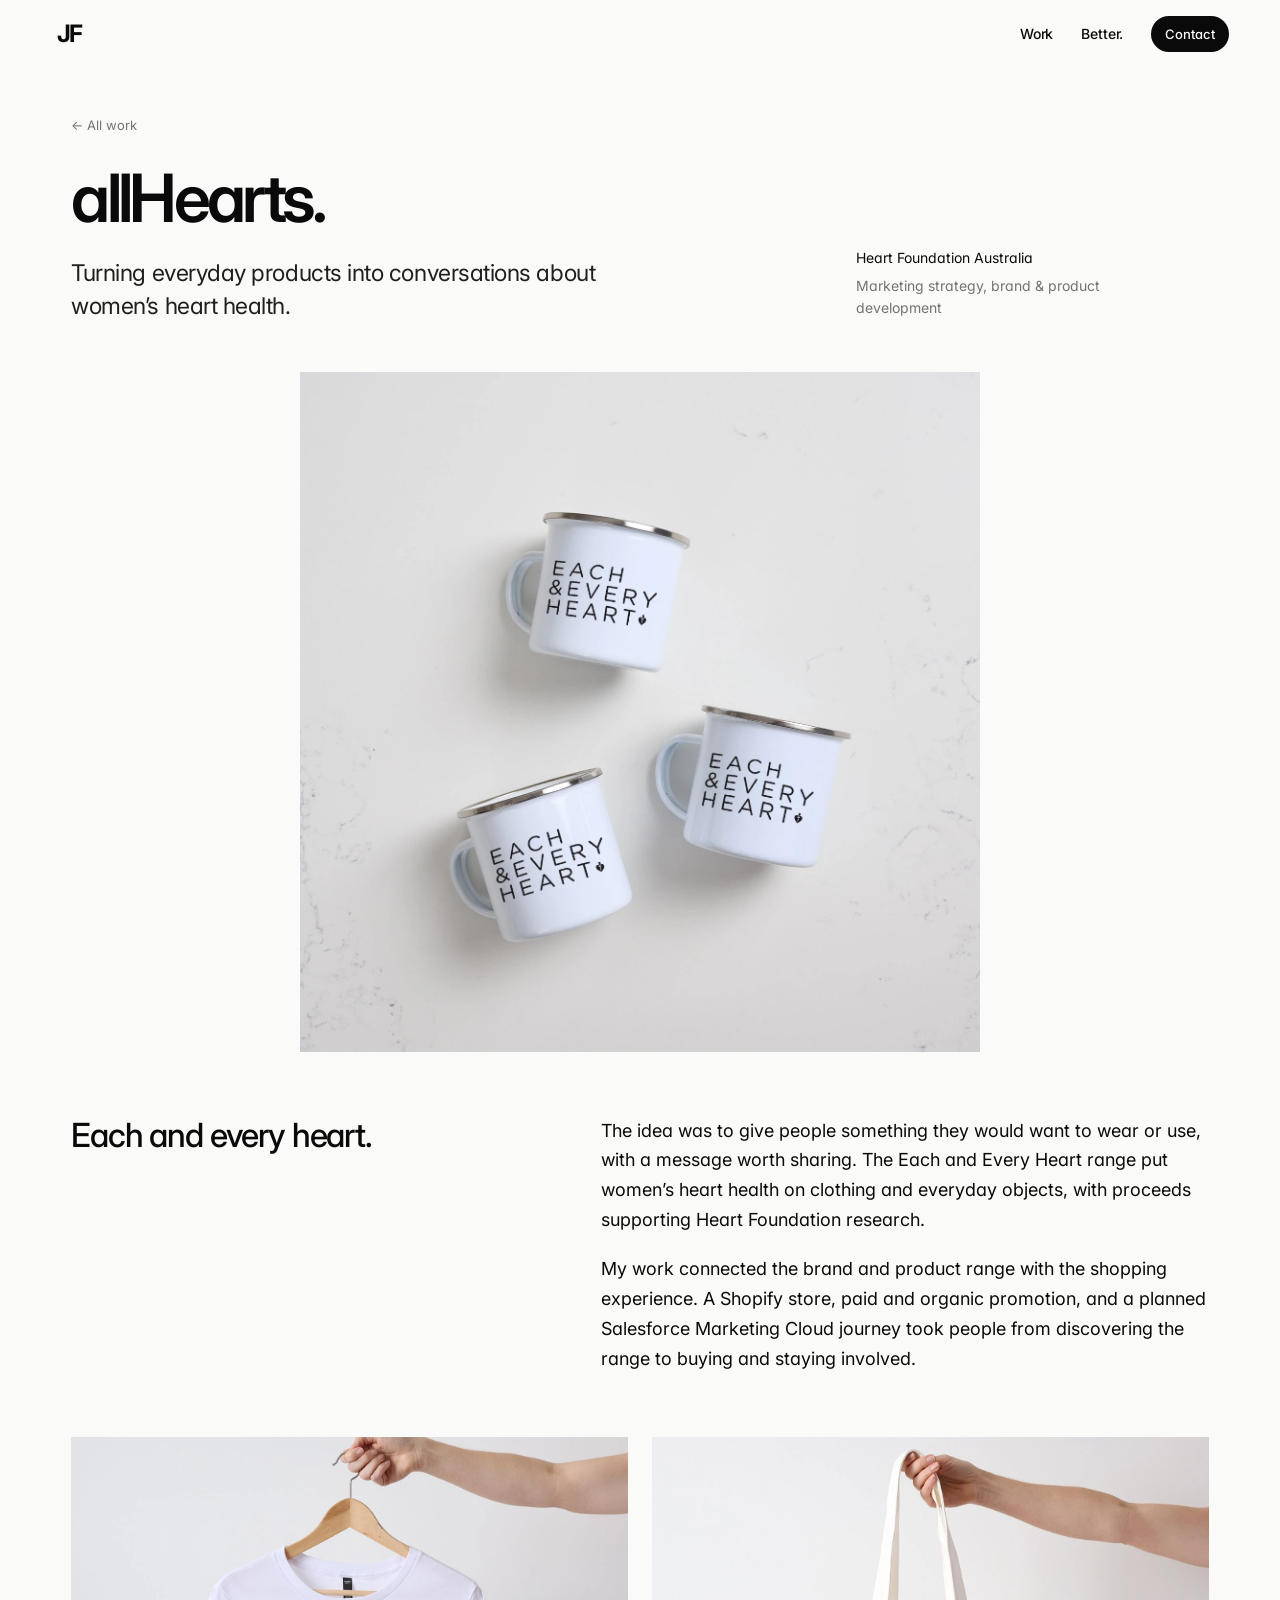
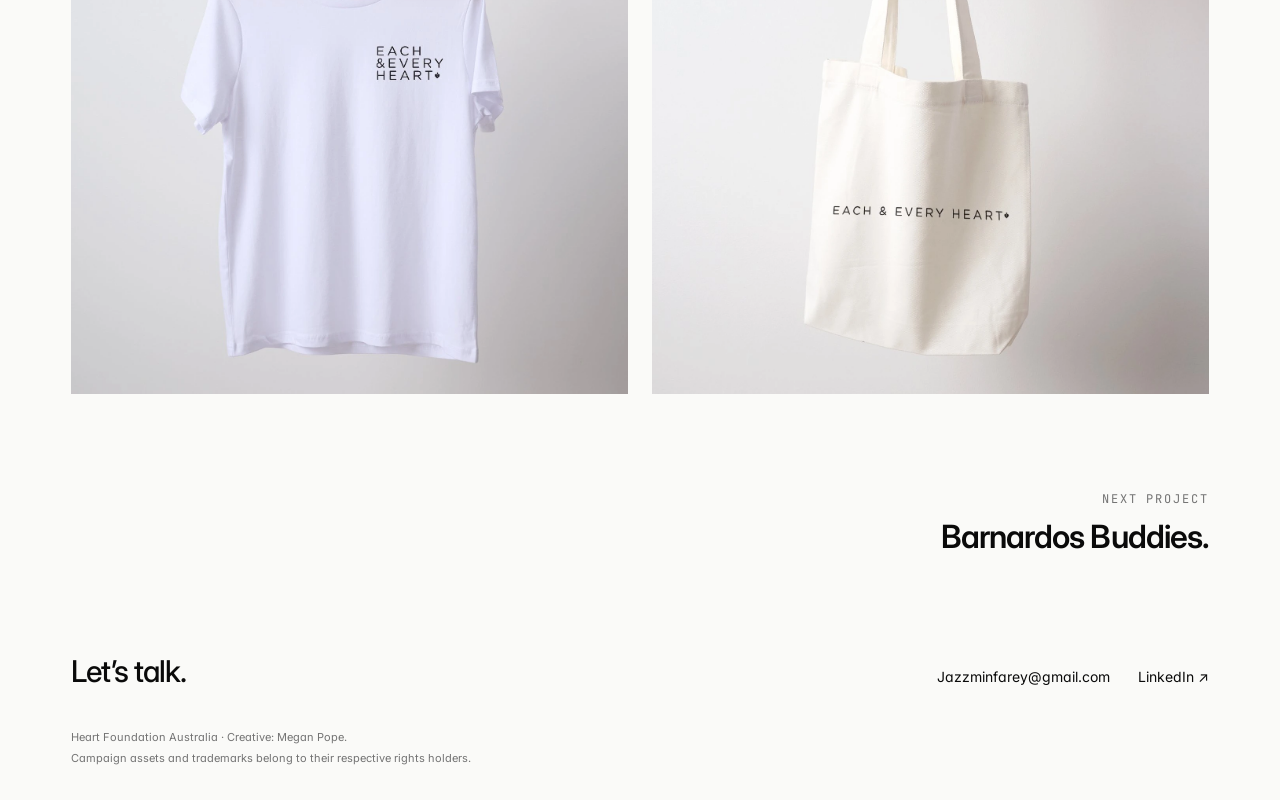
==== commit b15d3c9b: "Clarify case stories from original portfolio sources and move notices to footer" ====
--- a/allhearts.html
+++ b/allhearts.html
@@ -5,17 +5,17 @@
 <meta charset="utf-8"/>
 <meta content="width=device-width, initial-scale=1" name="viewport"/>
 <title>allHearts · Jazz Farey</title>
-<meta content="A retail brand that gives everyday objects a purpose: starting conversations about heart health." name="description"/>
+<meta content="Turning everyday products into conversations about women’s heart health." name="description"/>
 <meta content="#FAFAF8" name="theme-color"/>
 <meta content="website" property="og:type"/>
 <meta content="allHearts · Jazz Farey" property="og:title"/>
-<meta content="A retail brand that gives everyday objects a purpose: starting conversations about heart health." name="description"/>
+
 <meta content="https://jazzminfarey.github.io/selected/Assets/social-preview.png" property="og:image"/>
 <meta content="https://jazzminfarey.github.io/selected/allhearts.html" property="og:url"/>
 <link href="https://jazzminfarey.github.io/selected/allhearts.html" rel="canonical"/>
 <meta content="summary_large_image" name="twitter:card"/>
 <meta content="allHearts · Jazz Farey" name="twitter:title"/>
-<meta content="A retail brand that gives everyday objects a purpose: starting conversations about heart health." name="description"/>
+
 <meta content="https://jazzminfarey.github.io/selected/Assets/social-preview.png" name="twitter:image"/>
 <link href="data:image/svg+xml,%3Csvg xmlns='http://www.w3.org/2000/svg' viewBox='0 0 100 100'%3E%3Ccircle cx='50' cy='50' r='40' fill='%230A0A0A'/%3E%3C/svg%3E" rel="icon" type="image/svg+xml"/>
 <link href="https://fonts.googleapis.com" rel="preconnect"/>
@@ -34,21 +34,8 @@
 </nav>
 </div>
 </header>
-<main id="main"><section class="wrap project-head"><div class="case-overview"><a class="case-back" href="index.html#work">← All work</a><h1 class="project-title">allHearts.</h1><p class="project-lead">A retail brand that gives everyday objects a purpose: starting conversations about heart health.</p></div><aside aria-label="Project overview" class="case-facts"><div class="row"><span class="label">Organisation</span><span class="v">Heart Foundation Australia</span></div><div class="row"><span class="label">My contribution</span><span class="v small">Marketing strategy, branding and product development.</span></div></aside></section><section class="wrap campaign-hero earlier-hero" id="campaign-hero"><img alt="allHearts. Campaign creative" fetchpriority="high" height="1417" loading="eager" src="Assets/earlier/allheartsecommerce-1.webp" width="1417"/></section><section class="wrap proj-block"><div class="proj-split"><div><p class="t-mono label">The idea</p><h2 class="h-mid">Each and every heart.</h2></div><p class="t-body-lg">The Each and Every Heart range put a simple message on clothing and everyday products, creating a way to talk about women’s heart health. A Shopify store and paid and organic promotion connected the range to shoppers, with proceeds supporting the Heart Foundation’s research.</p></div></section><section class="wrap case-gallery" id="campaign-gallery"><figure class=""><img alt="Each and Every Heart shirt" height="1417" loading="lazy" src="Assets/earlier/allheartsecommerce-0.webp" width="1417"/><figcaption>Each and Every Heart shirt</figcaption></figure><figure class=""><img alt="Each and Every Heart tote" height="1417" loading="lazy" src="Assets/earlier/allheartsecommerce-2.webp" width="1417"/><figcaption>Each and Every Heart tote</figcaption></figure></section><section class="wrap proj-block"><div class="proj-split"><div><p class="t-mono label">My contribution</p><h2 class="h-mid">A retail experience with purpose.</h2></div><p class="t-body-lg">My work brought together the brand, product range and path to purchase. Shopify and Salesforce Marketing Cloud supported the planned customer journey, from welcome communications to product promotion and loyalty.</p></div></section><section aria-label="Project details and credits" class="wrap case-details"><aside class="project-meta"><div class="row"><span class="label">Focus</span><span class="v">Brand + Commerce</span></div><div class="row"><span class="label">Creative credit</span><span class="v small">Megan Pope</span></div></aside></section><section class="wrap next"><a class="all-work-link" href="index.html#work">← All work</a><a href="barnardos-buddies.html"><div class="label">Next project</div><div class="title">Barnardos Buddies.</div></a></section></main><!-- CONTACT -->
-<section class="contact wrap">
-<div class="contact-grid">
-<h2 class="contact-heading">Let’s talk.</h2>
-<div>
-
-<ul class="contact-links">
-<li><span class="label">Email</span><a href="mailto:Jazzminfarey@gmail.com">Jazzminfarey@gmail.com</a></li>
-<li><span class="label">LinkedIn</span><a href="https://www.linkedin.com/in/jazzmin-farey/" rel="noopener" target="_blank">linkedin.com/in/jazzmin-farey</a></li>
-<li><span class="label">Better</span><a href="https://better-mktg.com" rel="noopener" target="_blank">better-mktg.com</a></li>
-</ul>
-</div>
-</div>
-<p class="contact-disclaimer">Selected work completed while at Zip Co. and other organisations shown. I led, or led teams responsible for, the work described in these case studies. Campaign assets and creative IP remain the property of their respective rights holders. Collaborators and agencies are credited where known. No confidential or unpublished material is included.</p>
-</section>
+<main id="main"><section class="wrap project-head"><div class="case-overview"><a class="case-back" href="index.html#work">← All work</a><h1 class="project-title">allHearts.</h1><p class="project-lead">Turning everyday products into conversations about women’s heart health.</p></div><p class="case-context"><span>Heart Foundation Australia</span><span>Marketing strategy, brand &amp; product development</span></p></section><section class="wrap campaign-hero earlier-hero" id="campaign-hero"><img alt="allHearts. Campaign creative" fetchpriority="high" height="1417" loading="eager" src="Assets/earlier/allheartsecommerce-1.webp" width="1417"/></section><section class="wrap case-story"><h2>Each and every heart.</h2><div class="story-copy"><p>The idea was to give people something they would want to wear or use, with a message worth sharing. The Each and Every Heart range put women’s heart health on clothing and everyday objects, with proceeds supporting Heart Foundation research.</p><p>My work connected the brand and product range with the shopping experience. A Shopify store, paid and organic promotion, and a planned Salesforce Marketing Cloud journey took people from discovering the range to buying and staying involved.</p></div></section><section class="wrap case-gallery" id="campaign-gallery"><figure class=""><img alt="Each and Every Heart shirt" height="1417" loading="lazy" src="Assets/earlier/allheartsecommerce-0.webp" width="1417"/></figure><figure class=""><img alt="Each and Every Heart tote" height="1417" loading="lazy" src="Assets/earlier/allheartsecommerce-2.webp" width="1417"/></figure></section><section class="wrap next"><a href="barnardos-buddies.html"><div class="label">Next project</div><div class="title">Barnardos Buddies.</div></a></section></main><!-- CONTACT -->
+<section class="contact wrap"><div class="case-contact"><h2>Let’s talk.</h2><a href="mailto:Jazzminfarey@gmail.com">Jazzminfarey@gmail.com</a><a href="https://www.linkedin.com/in/jazzmin-farey/" rel="noopener" target="_blank">LinkedIn ↗</a></div><div class="case-smallprint"><p>Heart Foundation Australia · Creative: Megan Pope.</p><p>Campaign assets and trademarks belong to their respective rights holders.</p></div></section>
 <script defer="" src="scripts/main.js"></script>
 </body>
 </html>
--- a/styles/campaigns.css
+++ b/styles/campaigns.css
@@ -1,41 +1,33 @@
-/* Case pages: one consistent editorial system, based on the original GitHub hierarchy. */
+/* Case studies: a clear introduction, the work, one story and its results. */
 .case-page{--case-width:1240px}
 .case-page .wrap{max-width:var(--case-width)}
-.case-page .project-head{display:grid;grid-template-columns:minmax(0,1.7fr) minmax(240px,1fr);gap:80px;align-items:end;padding-top:112px;padding-bottom:48px;text-align:left}
+.case-page .project-head{display:grid;grid-template-columns:minmax(0,2fr) minmax(200px,1fr);gap:80px;align-items:end;padding-top:112px;padding-bottom:48px;text-align:left}
 .case-back{display:inline-block;font-size:13px;color:var(--muted);margin-bottom:30px}
 .case-back:hover{color:var(--ink)}
 .case-page .project-title{font-size:clamp(44px,5.2vw,72px);line-height:1.02;letter-spacing:-.055em;margin:0 0 24px;font-weight:600}
-.case-page .project-lead{font-size:clamp(19px,1.8vw,23px);line-height:1.45;max-width:46ch;margin:0;color:var(--ink-soft)}
-.case-facts{display:grid;grid-template-columns:1fr 1fr;gap:20px 24px;padding-bottom:4px}
-.case-facts .row{display:grid;gap:7px;align-content:start}
-.case-facts .row:has(.small){grid-column:1/-1}
-.case-facts .label,.case-details .label{font-size:11px;letter-spacing:.08em;text-transform:uppercase;color:var(--muted)}
-.case-facts .v{font-size:15px;line-height:1.45}.case-facts .small{font-size:15px;font-weight:400;max-width:38ch}
-.case-page .campaign-hero,.case-page .campaign-media{margin-block:0 56px;padding-block:0}
-.case-page .campaign-hero>img{display:block;width:auto;height:auto;max-width:100%;max-height:640px;margin:auto}
+.case-page .project-lead{font-size:clamp(19px,1.8vw,23px);line-height:1.45;max-width:43ch;margin:0;color:var(--ink-soft)}
+.case-context{font-size:14px;line-height:1.6;margin:0 0 4px;max-width:29ch;color:var(--muted)}
+.case-context span{display:block}.case-context span:first-child{color:var(--ink);margin-bottom:6px}
+.case-page .campaign-hero,.case-page .campaign-media{margin-block:0 64px;padding-block:0}
+.case-page .campaign-hero>img{display:block;width:auto;height:auto;max-width:100%;max-height:680px;margin:auto}
 .case-hero-pair{display:grid;grid-template-columns:1fr 1fr;gap:24px}
 .case-hero-pair img{display:block;width:100%;height:auto}
-.campaign-motion{margin:0 auto;max-width:960px}.campaign-motion video{display:block;width:100%;height:auto}
-.campaign-motion figcaption,.money-motion figcaption,.case-gallery figcaption{font-size:12px;line-height:1.5;color:var(--muted);margin-top:12px}
-.case-page .proj-block{padding-block:20px 52px;border:0}
-.case-page .proj-split{display:grid;grid-template-columns:1fr 1.25fr;gap:72px;align-items:start}
-.case-page .proj-block .label{font-size:11px;letter-spacing:.08em;color:var(--muted);margin-bottom:14px}
-.case-page .h-mid{font-size:clamp(27px,3vw,38px);line-height:1.16;font-weight:500;letter-spacing:-.035em;max-width:26ch;margin:0}
-.case-page .t-body-lg{font-size:18px;line-height:1.65;max-width:60ch}
-.case-page .money-product-grid,.case-page .case-gallery{display:grid;grid-template-columns:1fr 1fr;gap:24px;align-items:start;margin-block:0 48px}
+.campaign-motion{margin:0 auto;max-width:1040px}.campaign-motion video{display:block;width:100%;height:auto}
+.case-story{display:grid;grid-template-columns:1fr 1.35fr;gap:80px;padding-block:0 64px;align-items:start}
+.case-story h2,.case-page .case-results h2{font-size:clamp(27px,2.6vw,35px);line-height:1.18;font-weight:500;letter-spacing:-.035em;margin:0;max-width:24ch}
+.story-copy p{font-size:18px;line-height:1.65;max-width:59ch;margin:0}.story-copy p+p{margin-top:20px}
+.case-page .money-product-grid,.case-page .case-gallery{display:grid;grid-template-columns:1fr 1fr;gap:24px;align-items:start;margin-block:0 64px}
 .money-product-grid img,.case-gallery img{width:100%;height:auto;display:block}.case-gallery figure{margin:0}.case-gallery .wide{grid-column:1/-1}
-.campaign-pair{display:grid;grid-template-columns:1fr 1fr;gap:24px;max-width:880px;margin:0 auto 56px}.campaign-pair img{width:100%;height:auto;display:block}
+.campaign-pair{display:grid;grid-template-columns:1fr 1fr;gap:24px;max-width:960px;margin:0 auto 64px}.campaign-pair img{width:100%;height:auto;display:block}
 .money-motion{max-width:580px;margin:48px auto 0}.money-motion video{width:100%;height:auto;display:block}
-.case-details{padding-block:20px 44px}.case-details .project-meta{position:static;display:grid;grid-template-columns:repeat(3,minmax(0,1fr));gap:28px}
-.case-details .row{display:grid;gap:8px}.case-details .v,.case-details .v.small{font-size:14px;line-height:1.5;font-weight:400}.case-details .attribution{grid-column:1/-1;font-size:12px;max-width:76ch;color:var(--muted)}
-.case-page .next{display:flex;justify-content:space-between;align-items:center;gap:32px;padding-block:28px 36px;border:0}
-.case-page .next>a:last-child{text-align:right}.case-page .next .title{font-size:clamp(22px,2.5vw,32px);letter-spacing:-.03em;line-height:1.2}.case-page .next .label{font-size:11px;margin-bottom:9px;color:var(--muted)}.all-work-link{font-size:15px}
-.case-page .contact{margin-top:0;padding-block:36px 42px}.case-page .contact-grid{grid-template-columns:1fr 1fr;align-items:center;gap:32px}.case-page .contact-heading{font-size:38px}.case-page .contact-links a{font-size:14px}.case-page .contact-disclaimer{font-size:11px;max-width:100ch;margin-top:28px;padding-top:0}
-.case-page .case-results{padding-block:0 48px;border:0}.results-grid{display:grid;grid-template-columns:repeat(3,1fr);gap:32px;margin-top:22px}.results-grid strong{font-size:clamp(32px,4vw,48px);font-weight:500;letter-spacing:-.04em;line-height:1.15}.results-grid p{font-size:15px;line-height:1.5;margin-top:8px}.case-source{font-size:12px;line-height:1.5;color:var(--muted);margin-top:20px}
-.motion-disclosure{margin-block:0 36px}.motion-disclosure summary{font-size:14px;cursor:pointer;padding-block:12px}.motion-disclosure img{display:block;width:100%;height:auto}
-.case-page .reels-feed{display:grid;grid-template-columns:repeat(3,minmax(0,1fr));gap:32px 24px;align-items:start;margin-bottom:28px}.case-page .reel-item{max-width:none}.creator-poster{display:block;width:100%;height:100%;object-fit:cover}.case-page .reel-frame{aspect-ratio:9/19;border:0;border-radius:0}.case-page .reel-cap{font-size:12px}
-.case-page .hooks{display:grid;grid-template-columns:1fr 1fr;gap:24px 40px;border:0}.case-page .hooks li{border:0;display:block;padding:0}.case-page .hooks p{font-size:21px;line-height:1.4}
-.measurement-grid{display:grid;grid-template-columns:repeat(3,1fr);gap:32px;margin-block:28px}.measurement-grid h3{font-size:20px;font-weight:500;line-height:1.3;margin-bottom:12px}.measurement-grid p{font-size:17px;line-height:1.6}
-.case-page .section-head{border:0}.case-page .bullets li{font-size:18px;line-height:1.6}
-@media(max-width:900px){.case-page .project-head{gap:36px;grid-template-columns:1.4fr 1fr}.case-page .proj-split{gap:32px}.case-page .reels-feed{grid-template-columns:1fr 1fr}}
-@media(max-width:639px){.case-page .project-head{display:block;padding-top:94px;padding-bottom:30px}.case-back{margin-bottom:22px}.case-page .project-title{font-size:44px;margin-bottom:18px}.case-page .project-lead{font-size:19px}.case-facts{margin-top:26px;gap:18px 24px}.case-facts .v,.case-facts .small{font-size:14px}.case-page .campaign-hero,.case-page .campaign-media{margin-bottom:34px}.case-hero-pair{gap:12px}.case-page .proj-split{grid-template-columns:1fr;gap:18px}.case-page .proj-block{padding-block:8px 34px}.case-page .h-mid{font-size:28px}.case-page .t-body-lg{font-size:17px;line-height:1.6}.case-page .money-product-grid,.case-page .case-gallery{gap:12px;margin-bottom:32px}.campaign-pair{gap:14px;margin-bottom:34px}.case-details{padding-block:12px 30px}.case-details .project-meta{grid-template-columns:1fr 1fr;gap:22px}.case-page .next{gap:22px}.case-page .next .title{font-size:24px}.case-page .contact-grid{grid-template-columns:1fr;gap:22px}.case-page .contact-heading{font-size:34px}.results-grid{grid-template-columns:1fr;gap:24px}.results-grid>div{display:grid;grid-template-columns:110px 1fr;gap:18px;align-items:center}.results-grid p{margin:0}.measurement-grid,.case-page .hooks{grid-template-columns:1fr;gap:24px}.case-page .reels-feed{grid-template-columns:1fr;max-width:360px;margin-inline:auto}.case-page .grid12{display:block}.case-page .grid12>div{margin-bottom:26px}.money-motion{margin-top:30px}}
+.case-page .next{display:flex;justify-content:flex-end;padding-block:24px 48px;border:0}
+.case-page .next>a{text-align:right}.case-page .next .title{font-size:clamp(24px,2.5vw,32px);letter-spacing:-.03em;line-height:1.2}.case-page .next .label{font-size:12px;margin-bottom:9px;color:var(--muted)}
+.case-page .contact{margin-top:0;padding-block:36px 32px;border:0}.case-contact{display:flex;align-items:baseline;gap:28px;flex-wrap:wrap}.case-contact h2{font-size:30px;font-weight:500;letter-spacing:-.035em;margin:0 auto 0 0}.case-contact a{font-size:14px}.case-contact a:hover{text-decoration:underline}
+.case-smallprint{margin-top:34px;font-size:11px;line-height:1.6;color:var(--muted);max-width:110ch}.case-smallprint p{margin:0}.case-smallprint p+p{margin-top:4px}
+.case-page .case-results{padding-block:0 64px;border:0}.results-grid{display:grid;grid-template-columns:repeat(3,1fr);gap:32px;margin-top:28px}.results-grid strong{font-size:clamp(36px,4vw,52px);font-weight:500;letter-spacing:-.04em;line-height:1.15}.results-grid p{font-size:15px;line-height:1.5;margin-top:8px;max-width:25ch}
+.motion-disclosure{margin-block:0 48px}.motion-disclosure summary{font-size:14px;cursor:pointer;padding-block:12px}.motion-disclosure img{display:block;width:100%;height:auto}
+.case-page .reels-feed{display:grid;grid-template-columns:repeat(3,minmax(0,1fr));gap:32px 24px;align-items:start;margin-bottom:0}.case-page .reel-item{max-width:none}.creator-poster{display:block;width:100%;height:100%;object-fit:cover}.case-page .reel-frame{aspect-ratio:9/19;border:0;border-radius:0}.case-page .reel-cap{font-size:12px}
+.learning-loop{display:grid;grid-template-columns:repeat(3,minmax(0,1fr));gap:32px;padding-block:8px 72px}.learning-loop h3{font-size:clamp(24px,2.6vw,34px);font-weight:500;letter-spacing:-.035em;line-height:1.15;margin:0 0 14px}.learning-loop p{font-size:15px;line-height:1.6;color:var(--muted);margin:0}
+.case-visit{padding-block:0 72px}.case-visit a{font-size:24px;text-decoration:underline;text-underline-offset:7px}
+@media(max-width:900px){.case-page .project-head{gap:36px;grid-template-columns:1.6fr 1fr}.case-story{gap:36px}.case-page .reels-feed{grid-template-columns:1fr 1fr}.learning-loop{gap:24px}}
+@media(max-width:639px){.case-page .project-head{display:block;padding-top:94px;padding-bottom:32px}.case-back{margin-bottom:22px}.case-page .project-title{font-size:44px;margin-bottom:18px}.case-page .project-lead{font-size:19px}.case-context{margin-top:22px;font-size:13px;max-width:none}.case-context span:first-child{margin-bottom:2px}.case-page .campaign-hero,.case-page .campaign-media{margin-bottom:36px}.case-hero-pair{gap:12px}.case-story{grid-template-columns:1fr;gap:20px;padding-bottom:40px}.case-story h2,.case-page .case-results h2{font-size:28px}.story-copy p{font-size:17px;line-height:1.6}.case-page .money-product-grid,.case-page .case-gallery{gap:12px;margin-bottom:36px}.campaign-pair{gap:14px;margin-bottom:40px}.case-page .next{padding-block:12px 36px}.case-page .next .title{font-size:26px}.case-contact{gap:16px}.case-contact h2{flex-basis:100%}.case-smallprint{margin-top:28px}.case-page .case-results{padding-bottom:40px}.results-grid{grid-template-columns:1fr;gap:24px}.results-grid>div{display:grid;grid-template-columns:110px 1fr;gap:18px;align-items:center}.results-grid strong{font-size:36px}.results-grid p{margin:0}.learning-loop{grid-template-columns:1fr;gap:28px;padding-block:0 44px}.case-page .reels-feed{grid-template-columns:1fr;max-width:360px;margin-inline:auto}.money-motion{margin-top:32px}}
